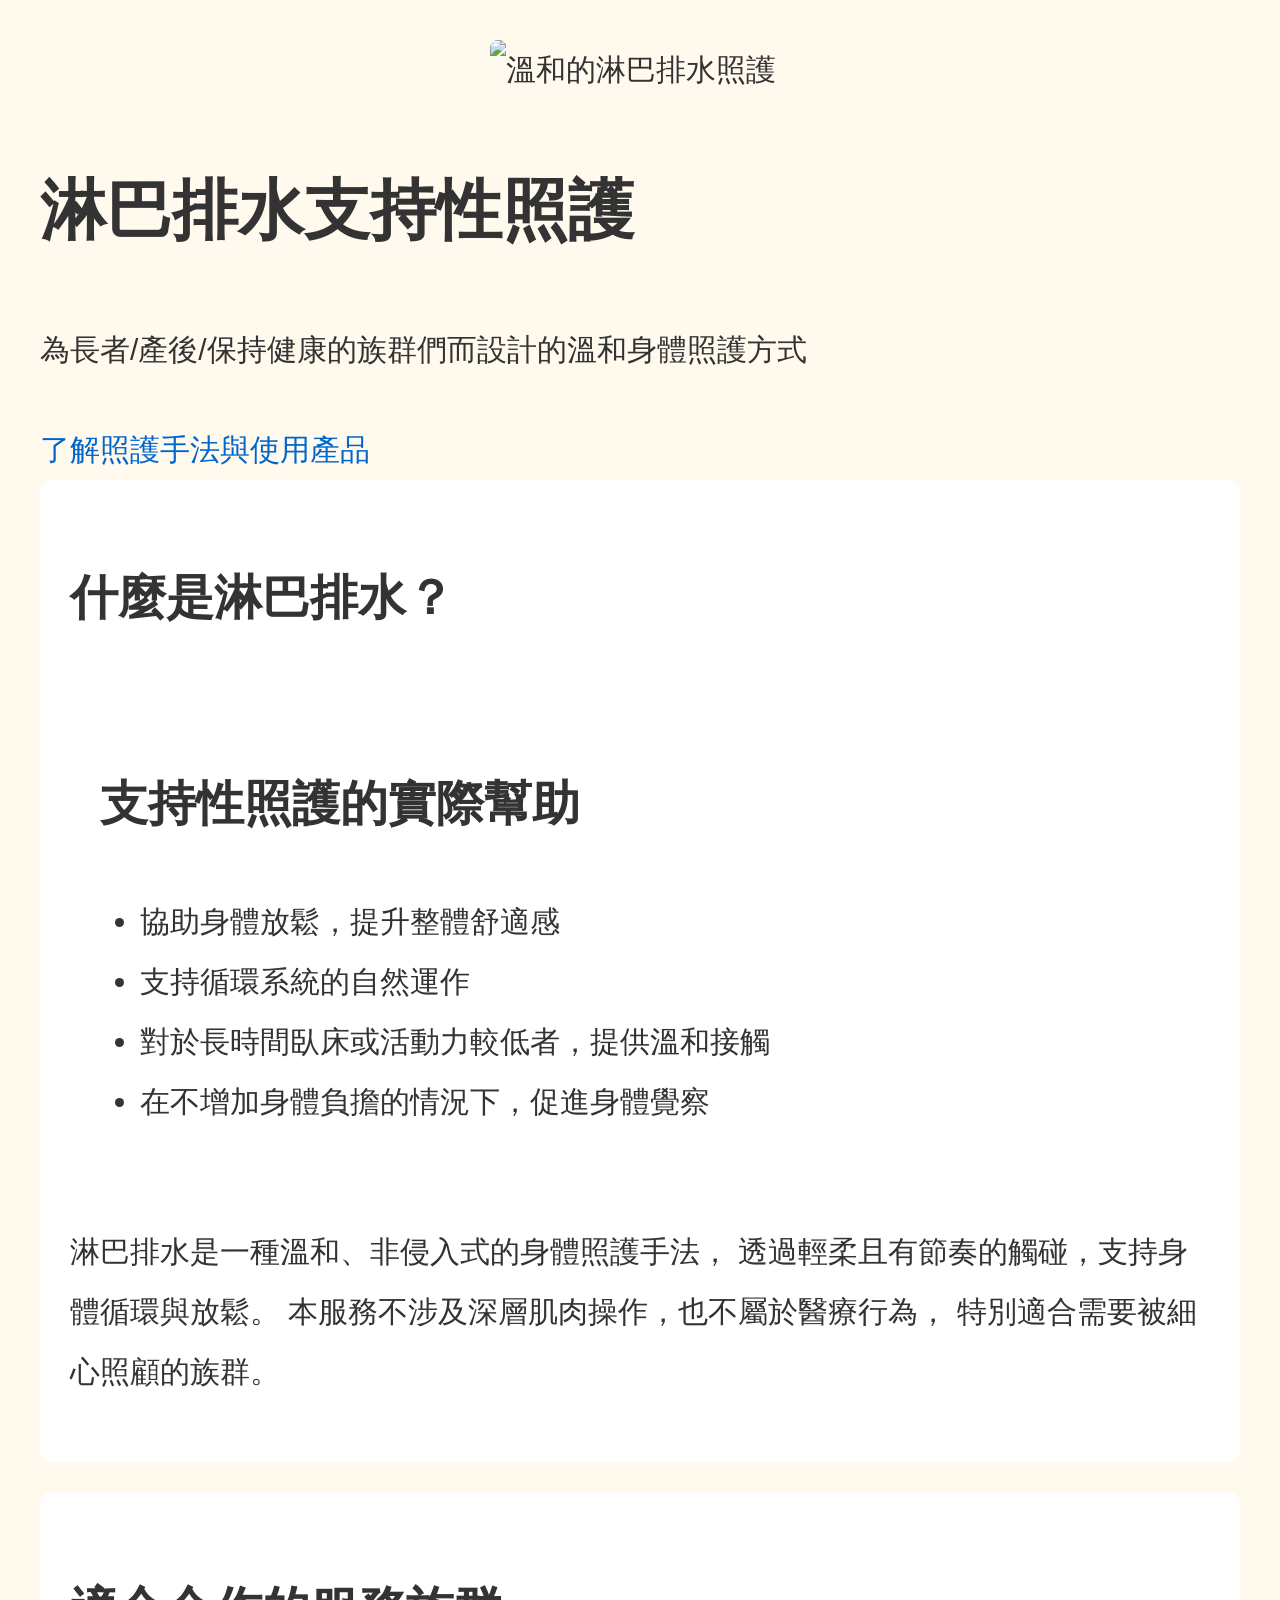
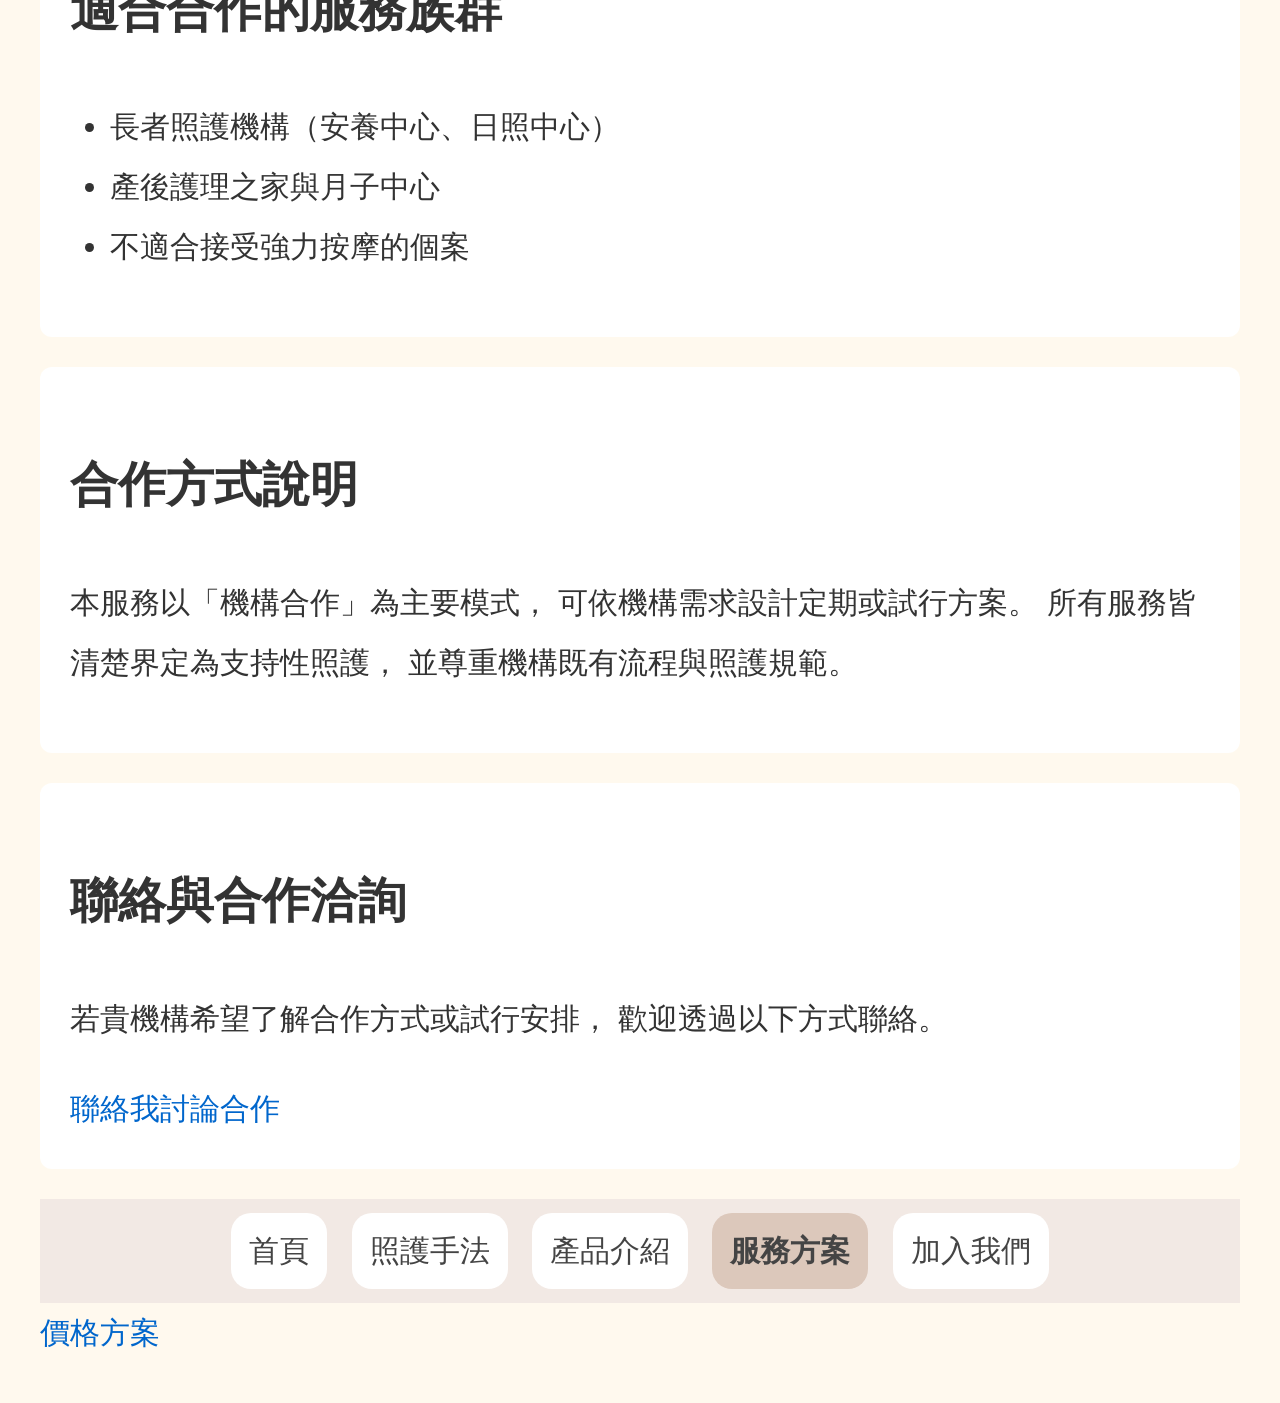
==== index.html @ 071ac125 "Add files via upload" ====
<!DOCTYPE html>
<html lang="zh-Hant">
<head>
  
  <meta charset="UTF-8">
  <title>淋巴排水照護｜機構合作方案</title>
  <link rel="stylesheet" href="style.css".>
  <meta name="viewport" content="width=device-width, initial-scale=1.0">

<head>
<body>

<header>
  <img src="images.jpg" alt="溫和的淋巴排水照護" class="hero">
  <h1>淋巴排水支持性照護</h1>
  <p>為長者/產後/保持健康的族群們而設計的溫和身體照護方式</p>
</header>
<a href="method.html">了解照護手法與使用產品</a>

<section>
  <h2>什麼是淋巴排水？</h2>
<section>
  <h2>支持性照護的實際幫助</h2>
  <ul>
    <li>協助身體放鬆，提升整體舒適感</li>
    <li>支持循環系統的自然運作</li>
    <li>對於長時間臥床或活動力較低者，提供溫和接觸</li>
    <li>在不增加身體負擔的情況下，促進身體覺察</li>
  </ul>
</section>
  <p>
    淋巴排水是一種溫和、非侵入式的身體照護手法，
    透過輕柔且有節奏的觸碰，支持身體循環與放鬆。
    本服務不涉及深層肌肉操作，也不屬於醫療行為，
    特別適合需要被細心照顧的族群。
  </p>
</section>

<section>
  <h2>適合合作的服務族群</h2>
  <ul>
    <li>長者照護機構（安養中心、日照中心）</li>
    <li>產後護理之家與月子中心</li>
    <li>不適合接受強力按摩的個案</li>
  </ul>
</section>

<section>
  <h2>合作方式說明</h2>
  <p>
    本服務以「機構合作」為主要模式，
    可依機構需求設計定期或試行方案。
    所有服務皆清楚界定為支持性照護，
    並尊重機構既有流程與照護規範。
  </p>
</section>

<section>
  <h2>聯絡與合作洽詢</h2>
  <p>
    若貴機構希望了解合作方式或試行安排，
    歡迎透過以下方式聯絡。
  </p>
  <a href="mailto:ambition705@gmail.com">聯絡我討論合作</a>
</section>

<nav class="nav">
  <a href="index.html">首頁</a>
  <a href="method.html">照護手法</a>
  <a href="products.html">產品介紹</a>
  <a href="price.html" class="active">服務方案</a>
  <a href="career.html">加入我們</a>
</nav>
<a href="price.html" class="active">價格方案</a>
</body>

</html>
---- style.css ----
body {
  font-family: -apple-system, BlinkMacSystemFont, sans-serif;
  font-size: 30px;        /* 🔴 關鍵：整體字體放大 */
  line-height: 2.0;       /* 行距變好讀 */
  margin: 40px;
  color: #333;
}
body {
  background-color: #fff9ee;  /* light green */
}
section {
  background-color: #FFFFFF;
  padding: 30px;
  border-radius: 12px;
}

header {
  margin-bottom: 40px;
}

h1 {
  font-size: 2.2em;
}
h2{
  font-size:1.6em;
}

section {
  margin-bottom: 30px;
}

a {
  color: #0066cc;
  text-decoration: none;
}
.hero {
  width: 100%;
  max-width: 300px;
  height: auto;
  display: block;
  margin: 0 auto 20px auto;
  border-radius: 8px;
}
@media (max-width: 768px) {
  body {
    margin: 20px;
    font-size: 17px;
  }

  .hero {
    max-width: 100%;
  }
}
.product {
  display: flex;
  gap: 20px;
  margin: 40px 0;
}

.product img {
  width: 160px;
  border-radius: 10px;
}

.product h2 {
  margin-top: 0;
}

.method-page section {
  border-left: 4px solid #E6DED5;
  padding-left: 20px;
}
.comparison {
  display: flex;
  gap: 30px;
  justify-content: center;
  margin-top: 20px;
}

.comparison img {
  width: 260px;
  border-radius: 12px;
}

.note {
  font-size: 0.9em;
  color: #666;
}
.content {
  max-width: 720px;   /* 閱讀最舒服的寬度 */
  margin: 0 auto;     /* 置中 */
  line-height: 1.8;   /* 行距 */
}
.nav {
  text-align: center;
  padding: 20px 0;
}

.nav a {
  margin: 0 15px;
  text-decoration: none;
  color: #444;
  font-weight: 500;
}

.nav a:hover {
  text-decoration: underline;
}
.nav {
  background-color: #f2e9e4;   /* 溫暖米杏色 */
  padding: 14px 0;
  text-align: center;
}

.nav a {
  display: inline-block;
  padding: 8px 18px;
  margin: 0 8px;
  background-color: #ffffff;
  border-radius: 20px;
  text-decoration: none;
  color: #444;
  font-weight: 500;
}

.nav a:hover {
  background-color: #e7dcd4;
}

.nav a.active {
  background-color: #dcc8bb;
  font-weight: 600;
}

.price-box {
  border: 1px solid #e0d6cf;
  border-radius: 12px;
  padding: 20px;
  margin: 20px 0;
  text-align: center;
}

.price {
  font-size: 1.6em;
  font-weight: 600;
  color: #6b4f4f;
}

.note {
  margin-top: 40px;
  font-size: 0.95em;
  color: #555;
}
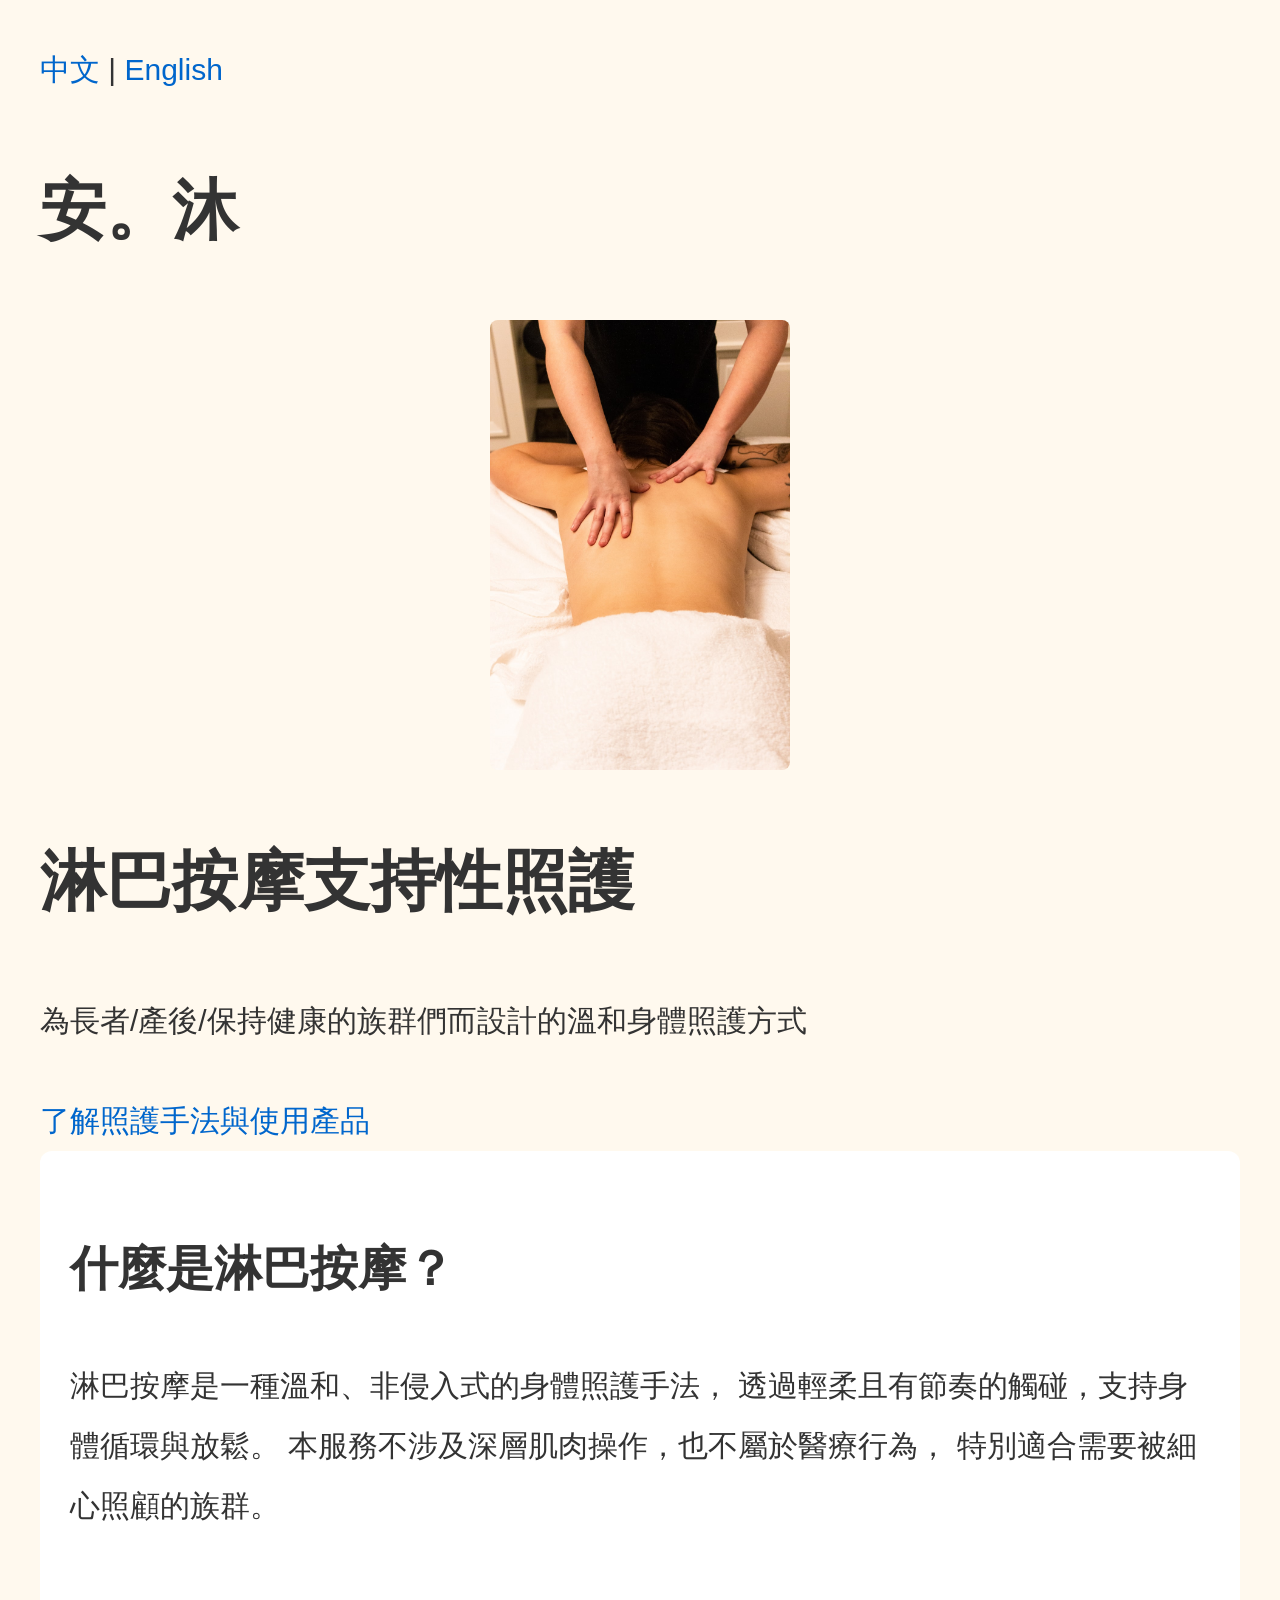
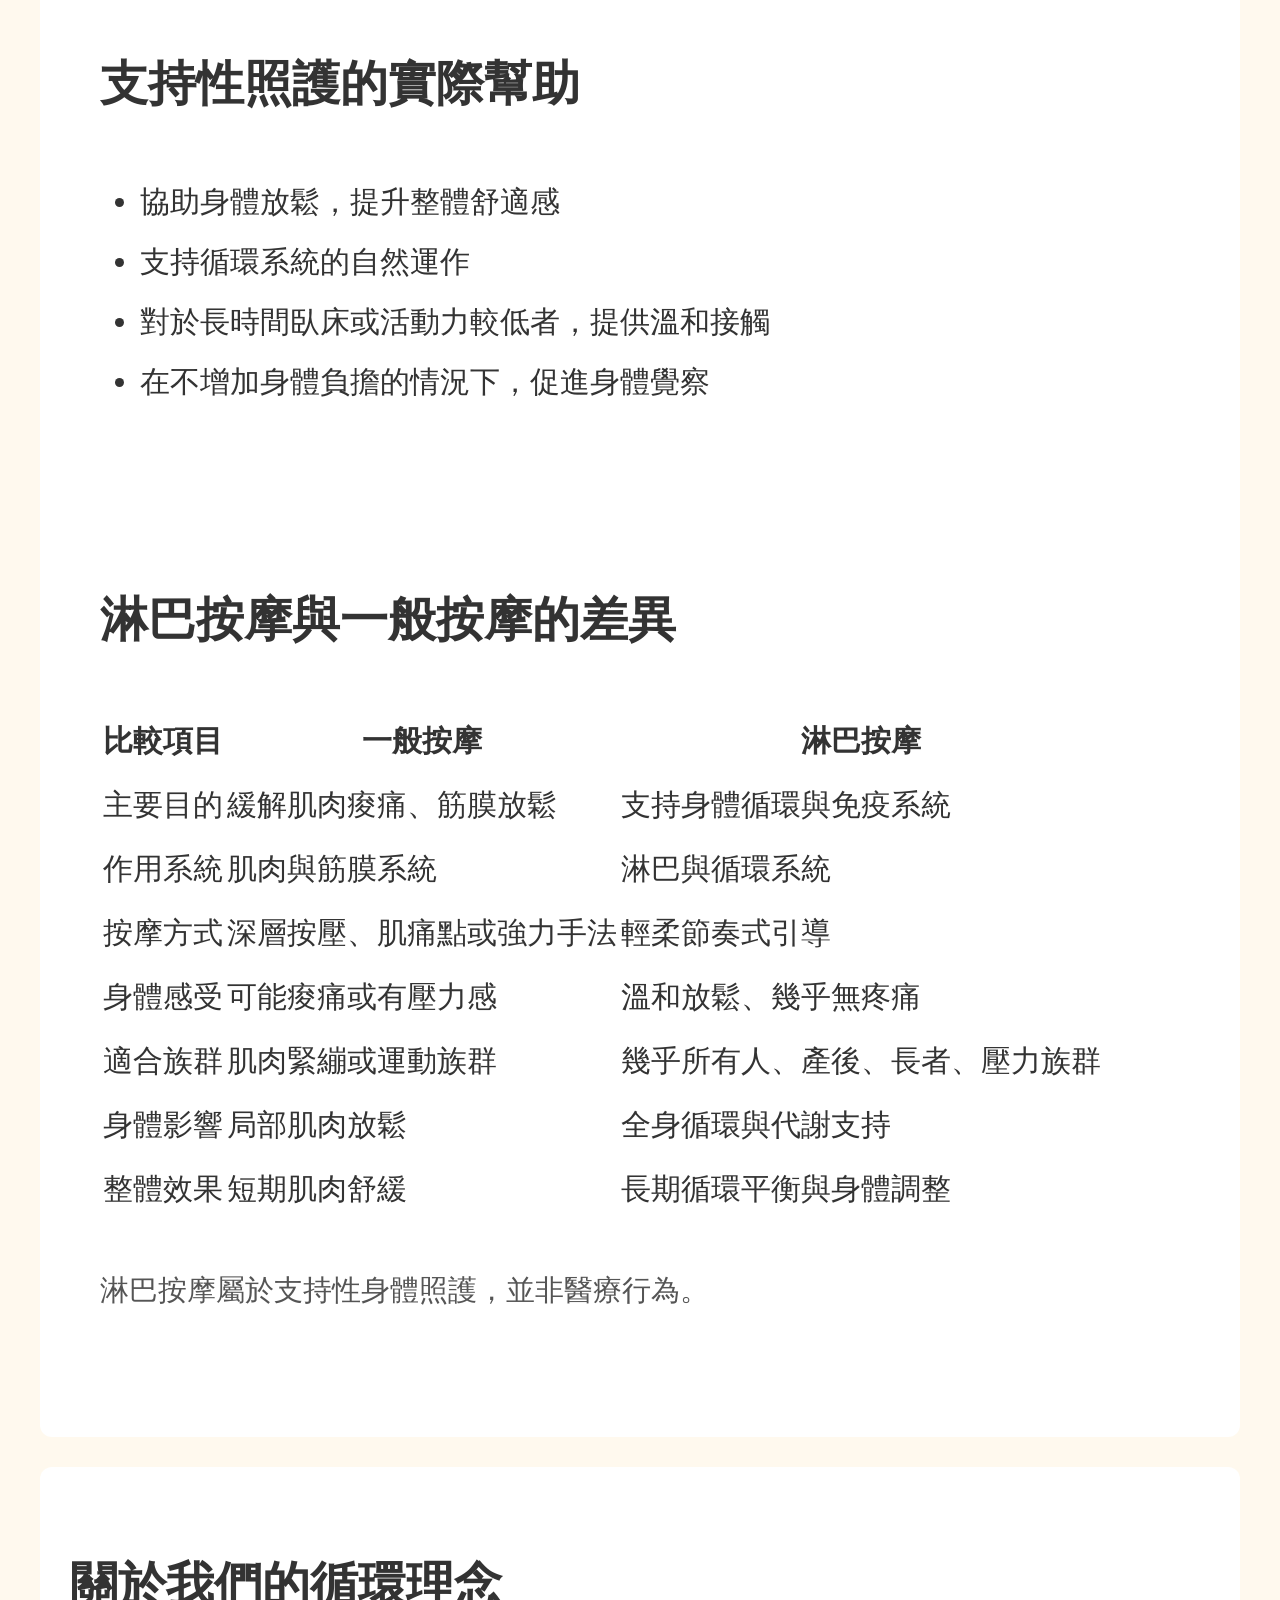
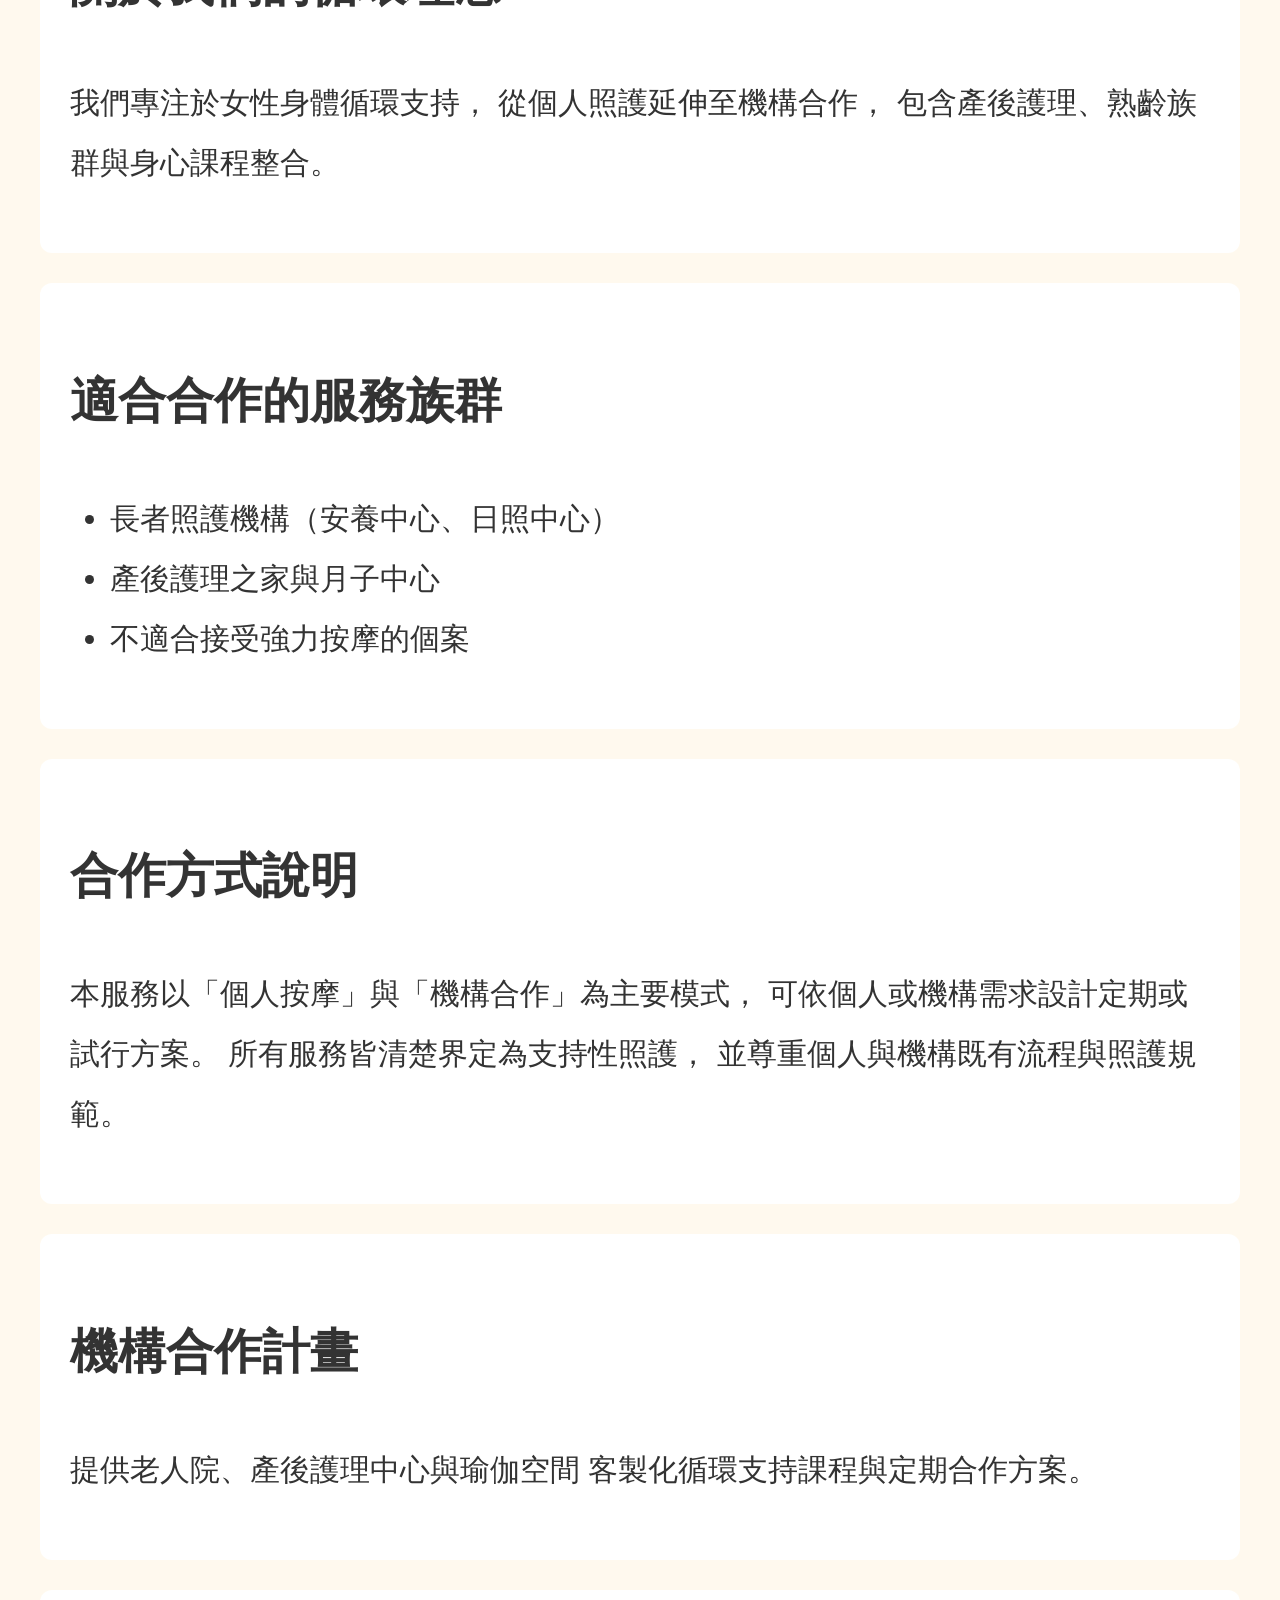
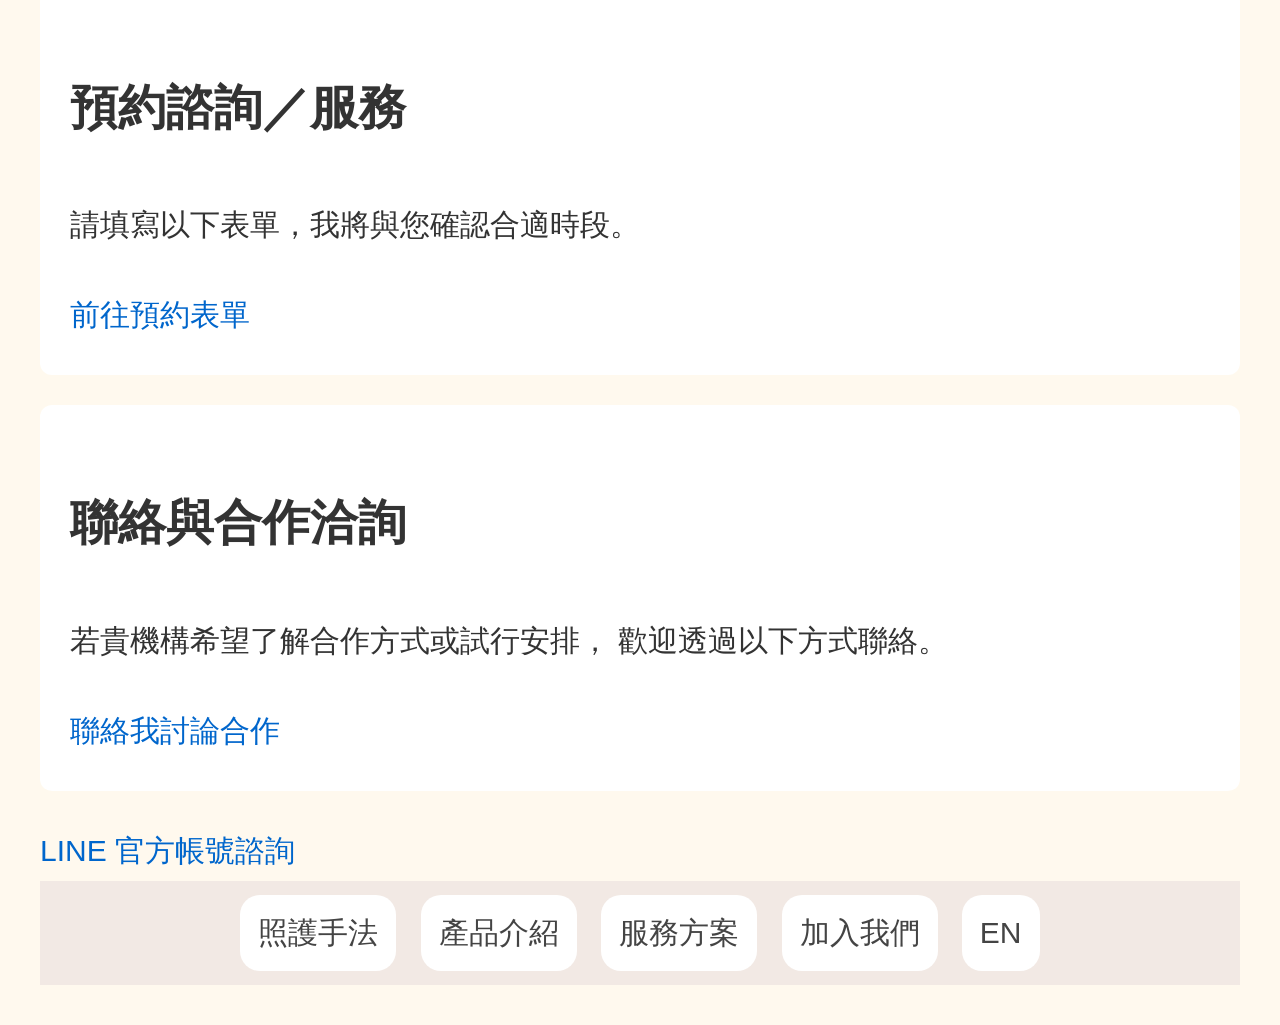
==== commit 43d1ca1a: "Add files via upload" ====
--- a/index.html
+++ b/index.html
@@ -1,24 +1,46 @@
 <!DOCTYPE html>
 <html lang="zh-Hant">
 <head>
+
+<nav>
+  <a href="index.html">中文</a> | 
+  <a href="index-en.html">English</a>
+</nav>
   
+
+
+
+
   <meta charset="UTF-8">
-  <title>淋巴排水照護｜機構合作方案</title>
+  <title>淋巴按摩照護｜機構合作方案</title>
   <link rel="stylesheet" href="style.css".>
   <meta name="viewport" content="width=device-width, initial-scale=1.0">
 
 <head>
+
+
+
 <body>
 
 <header>
+  <h1>安。沐</h1>
+
   <img src="images.jpg" alt="溫和的淋巴排水照護" class="hero">
-  <h1>淋巴排水支持性照護</h1>
+  <h1>淋巴按摩支持性照護</h1>
   <p>為長者/產後/保持健康的族群們而設計的溫和身體照護方式</p>
 </header>
+
 <a href="method.html">了解照護手法與使用產品</a>
 
 <section>
-  <h2>什麼是淋巴排水？</h2>
+  <h2>什麼是淋巴按摩？</h2>
+  <p>
+    淋巴按摩是一種溫和、非侵入式的身體照護手法，
+    透過輕柔且有節奏的觸碰，支持身體循環與放鬆。
+    本服務不涉及深層肌肉操作，也不屬於醫療行為，
+    特別適合需要被細心照顧的族群。
+  </p>
+
 <section>
   <h2>支持性照護的實際幫助</h2>
   <ul>
@@ -28,11 +50,77 @@
     <li>在不增加身體負擔的情況下，促進身體覺察</li>
   </ul>
 </section>
+
+<section class="comparison-section">
+
+<h2>淋巴按摩與一般按摩的差異</h2>
+
+<table class="comparison-table">
+
+<tr>
+<th>比較項目</th>
+<th>一般按摩</th>
+<th>淋巴按摩</th>
+</tr>
+
+<tr>
+<td>主要目的</td>
+<td>緩解肌肉痠痛、筋膜放鬆</td>
+<td>支持身體循環與免疫系統</td>
+</tr>
+
+<tr>
+<td>作用系統</td>
+<td>肌肉與筋膜系統</td>
+<td>淋巴與循環系統</td>
+</tr>
+
+<tr>
+<td>按摩方式</td>
+<td>深層按壓、肌痛點或強力手法</td>
+<td>輕柔節奏式引導</td>
+</tr>
+
+<tr>
+<td>身體感受</td>
+<td>可能痠痛或有壓力感</td>
+<td>溫和放鬆、幾乎無疼痛</td>
+</tr>
+
+<tr>
+<td>適合族群</td>
+<td>肌肉緊繃或運動族群</td>
+<td>幾乎所有人、產後、長者、壓力族群</td>
+</tr>
+
+<tr>
+<td>身體影響</td>
+<td>局部肌肉放鬆</td>
+<td>全身循環與代謝支持</td>
+</tr>
+
+<tr>
+<td>整體效果</td>
+<td>短期肌肉舒緩</td>
+<td>長期循環平衡與身體調整</td>
+</tr>
+
+</table>
+
+<p class="note">
+淋巴按摩屬於支持性身體照護，並非醫療行為。
+</p>
+
+</section>
+  
+</section>
+
+<section class="brand-section">
+  <h2>關於我們的循環理念</h2>
   <p>
-    淋巴排水是一種溫和、非侵入式的身體照護手法，
-    透過輕柔且有節奏的觸碰，支持身體循環與放鬆。
-    本服務不涉及深層肌肉操作，也不屬於醫療行為，
-    特別適合需要被細心照顧的族群。
+    我們專注於女性身體循環支持，
+    從個人照護延伸至機構合作，
+    包含產後護理、熟齡族群與身心課程整合。
   </p>
 </section>
 
@@ -48,11 +136,27 @@
 <section>
   <h2>合作方式說明</h2>
   <p>
-    本服務以「機構合作」為主要模式，
-    可依機構需求設計定期或試行方案。
+    本服務以「個人按摩」與「機構合作」為主要模式，
+    可依個人或機構需求設計定期或試行方案。
     所有服務皆清楚界定為支持性照護，
-    並尊重機構既有流程與照護規範。
+    並尊重個人與機構既有流程與照護規範。
   </p>
+</section>
+
+<section class="collaboration">
+  <h2>機構合作計畫</h2>
+  <p>
+    提供老人院、產後護理中心與瑜伽空間
+    客製化循環支持課程與定期合作方案。
+  </p>
+</section>
+
+<section>
+  <h2>預約諮詢／服務</h2>
+  <p>請填寫以下表單，我將與您確認合適時段。</p>
+  <a href="你的Google表單連結" target="_blank">
+    前往預約表單
+  </a>
 </section>
 
 <section>
@@ -61,17 +165,24 @@
     若貴機構希望了解合作方式或試行安排，
     歡迎透過以下方式聯絡。
   </p>
-  <a href="mailto:ambition705@gmail.com">聯絡我討論合作</a>
+  <a href="mailto:anmu260720@gmail.com">聯絡我討論合作</a>
+</a>
 </section>
 
+<a href="https://lin.ee/z9TUjd8" target="_blank">
+  LINE 官方帳號諮詢
+</a>
+
 <nav class="nav">
-  <a href="index.html">首頁</a>
+  <a href="index.html" class="active>首頁</a>
   <a href="method.html">照護手法</a>
   <a href="products.html">產品介紹</a>
-  <a href="price.html" class="active">服務方案</a>
+  <a href="price.html" >服務方案</a>
   <a href="career.html">加入我們</a>
+  <a href="#">EN</a>
 </nav>
-<a href="price.html" class="active">價格方案</a>
+
+
 </body>
 
 </html>
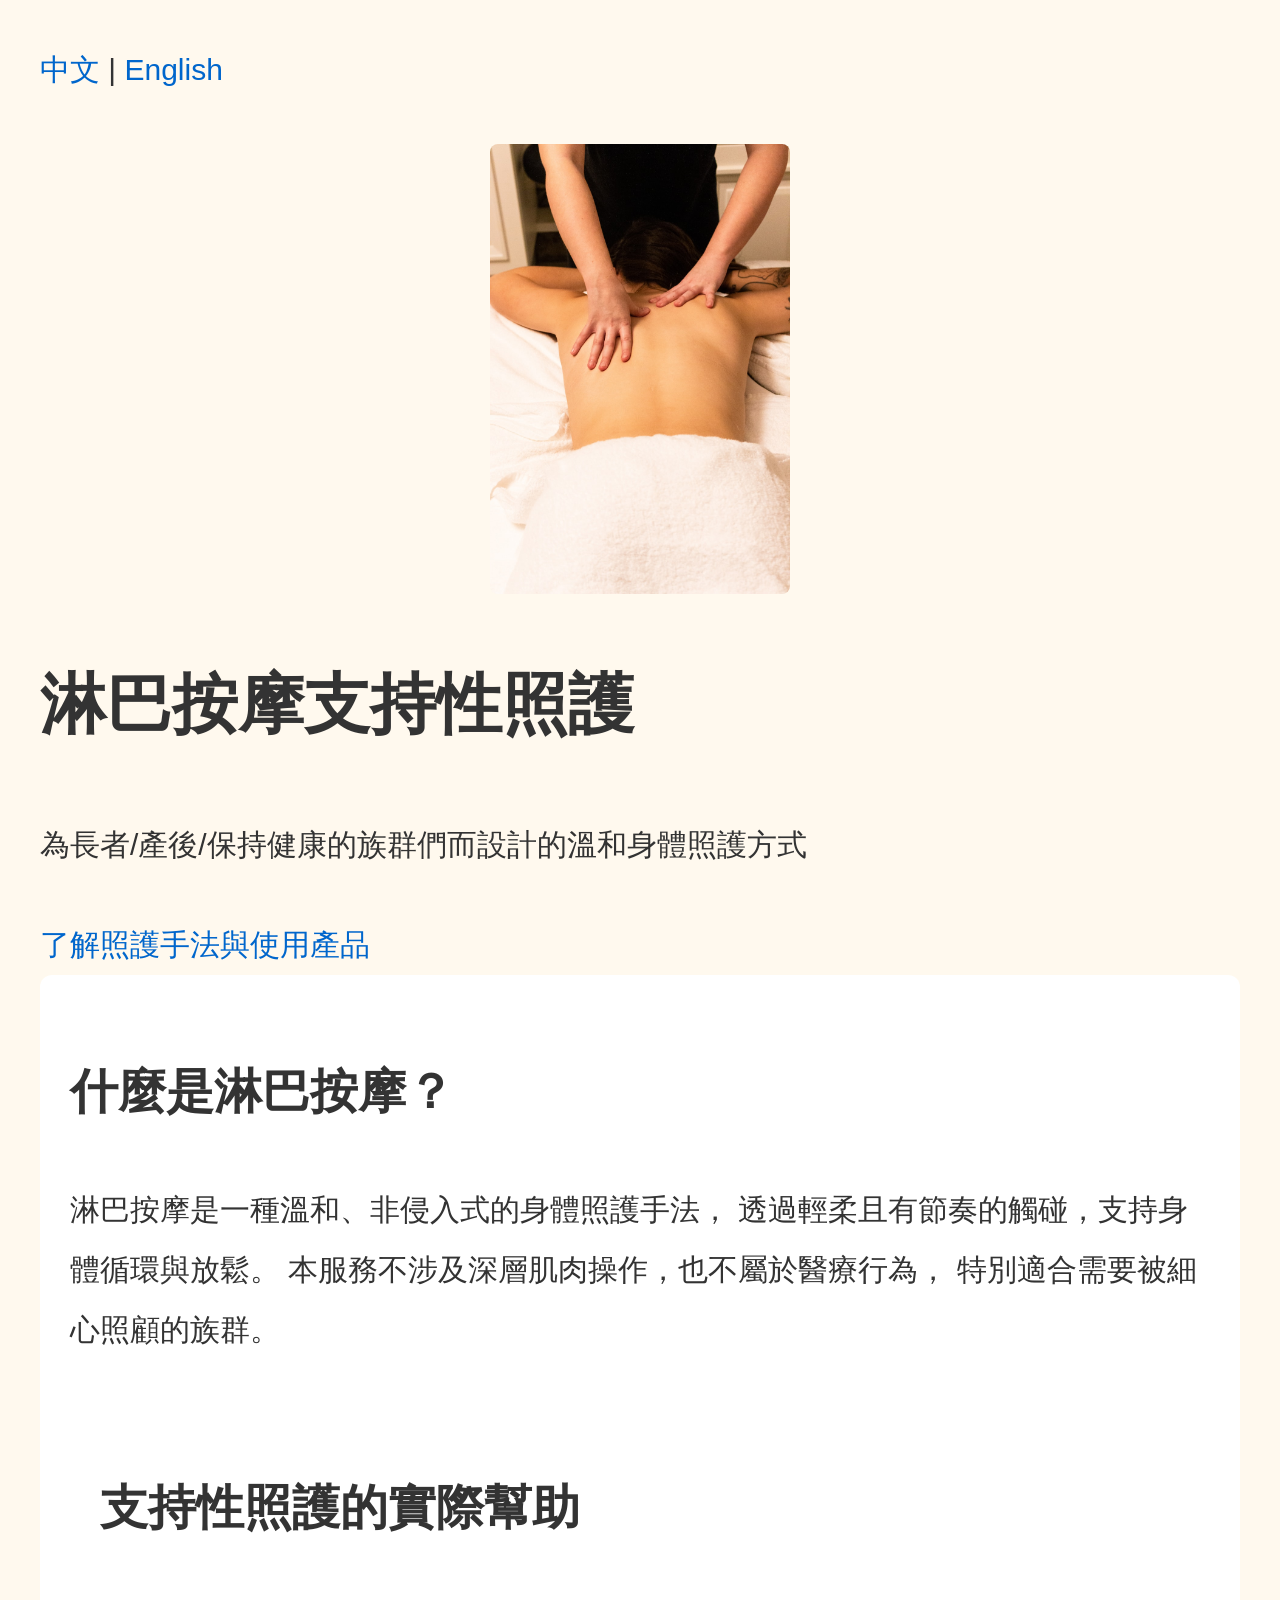
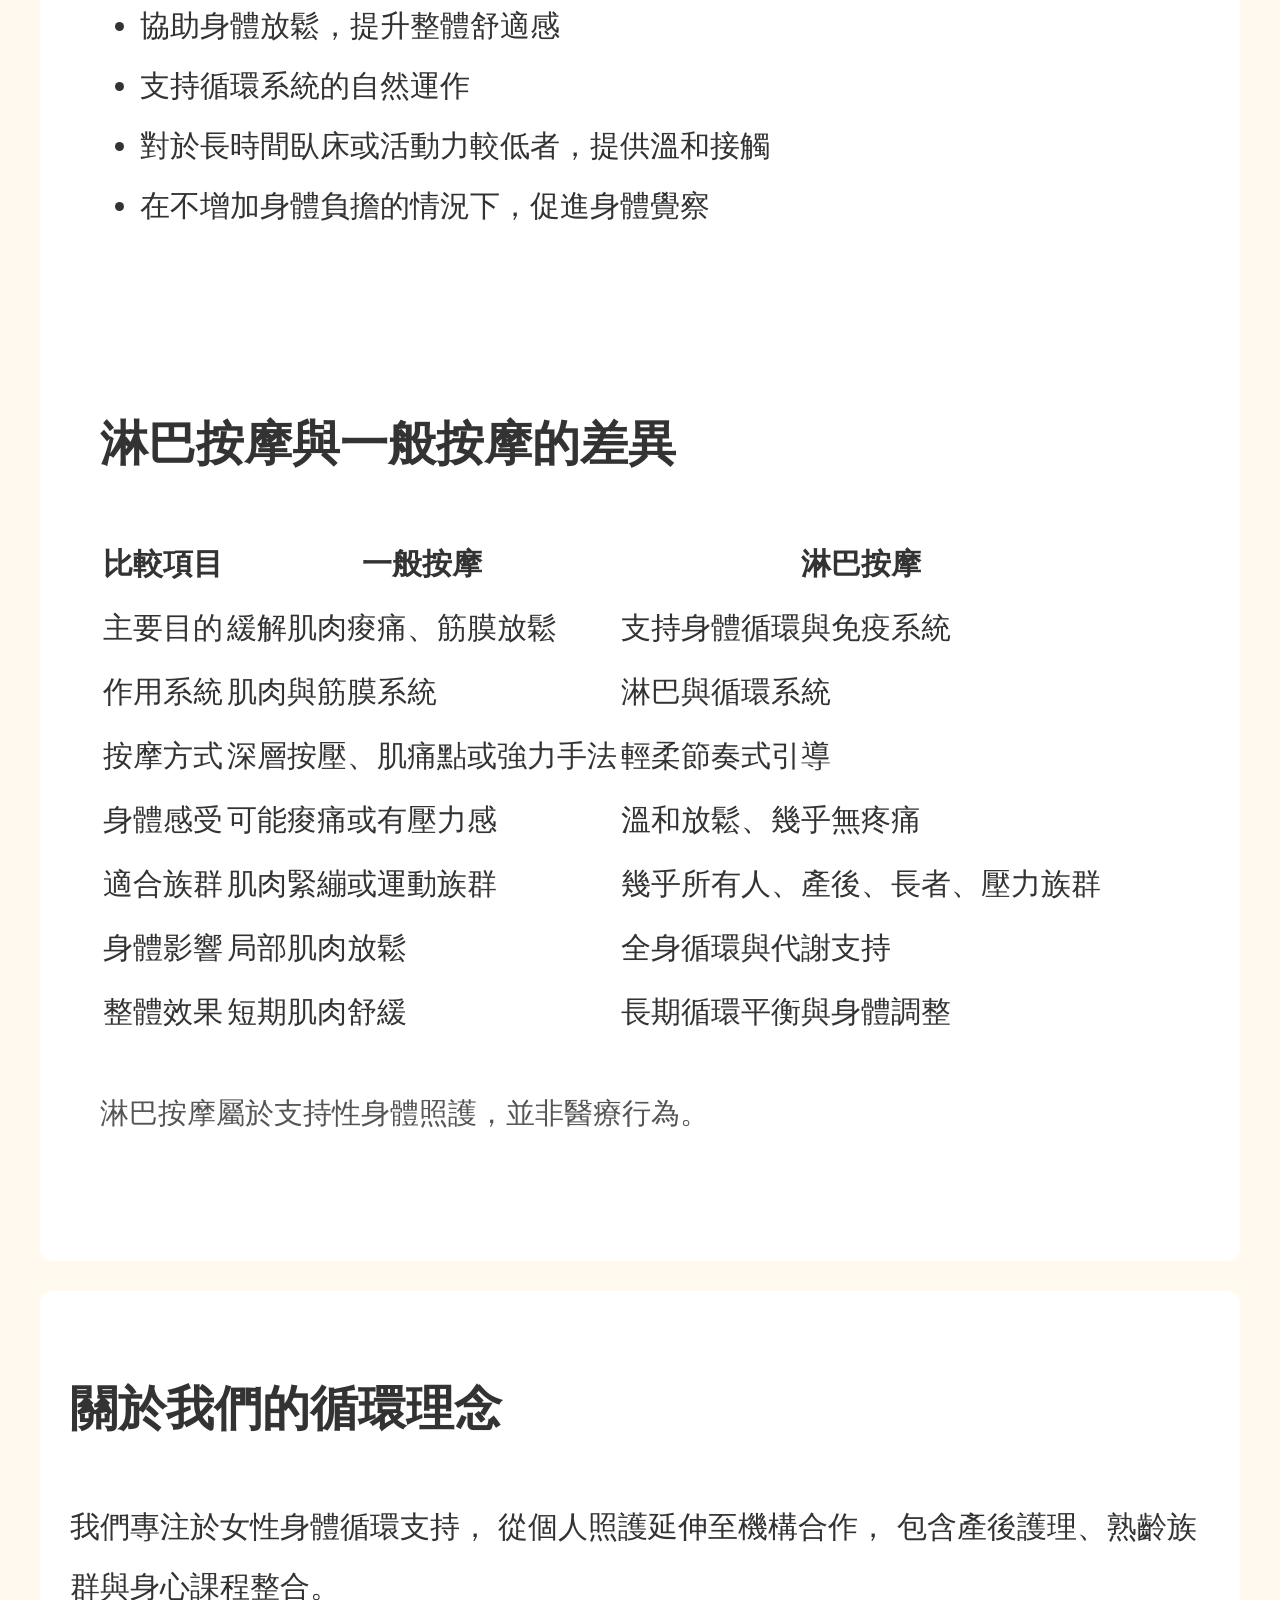
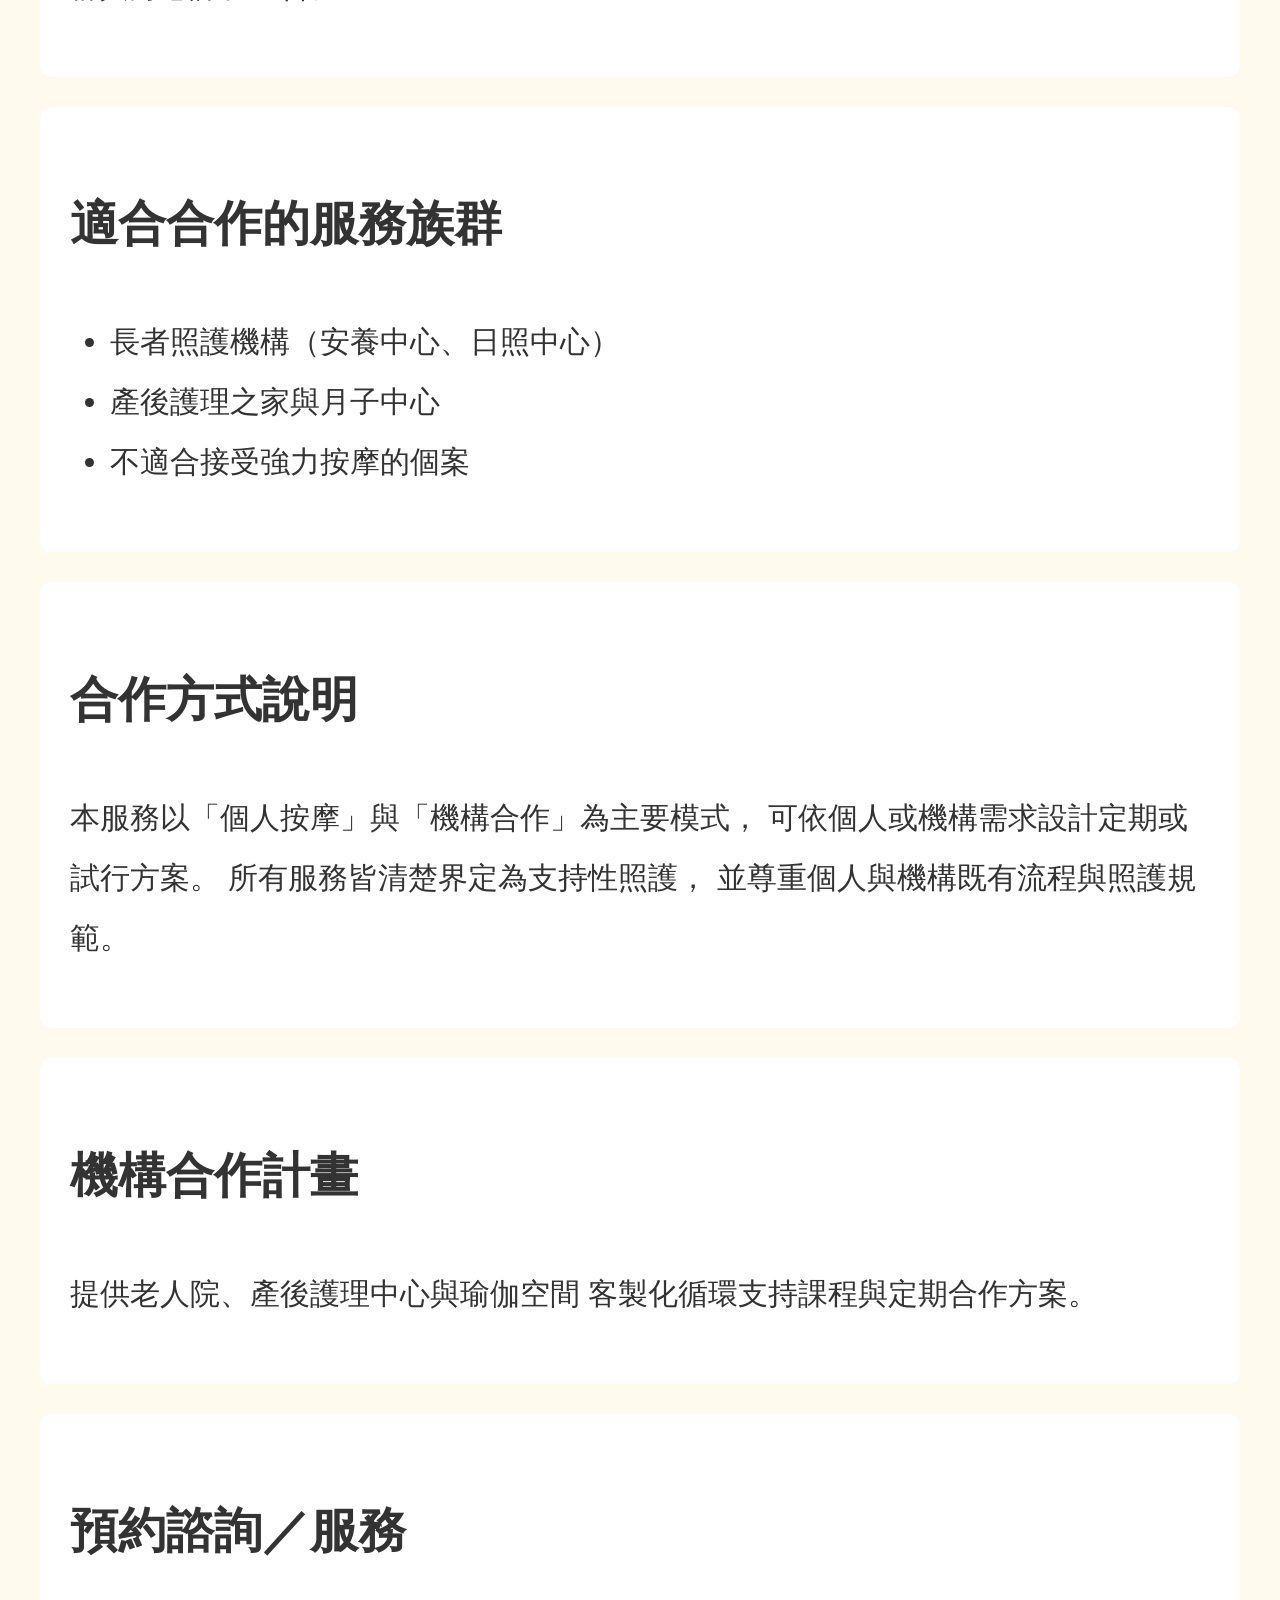
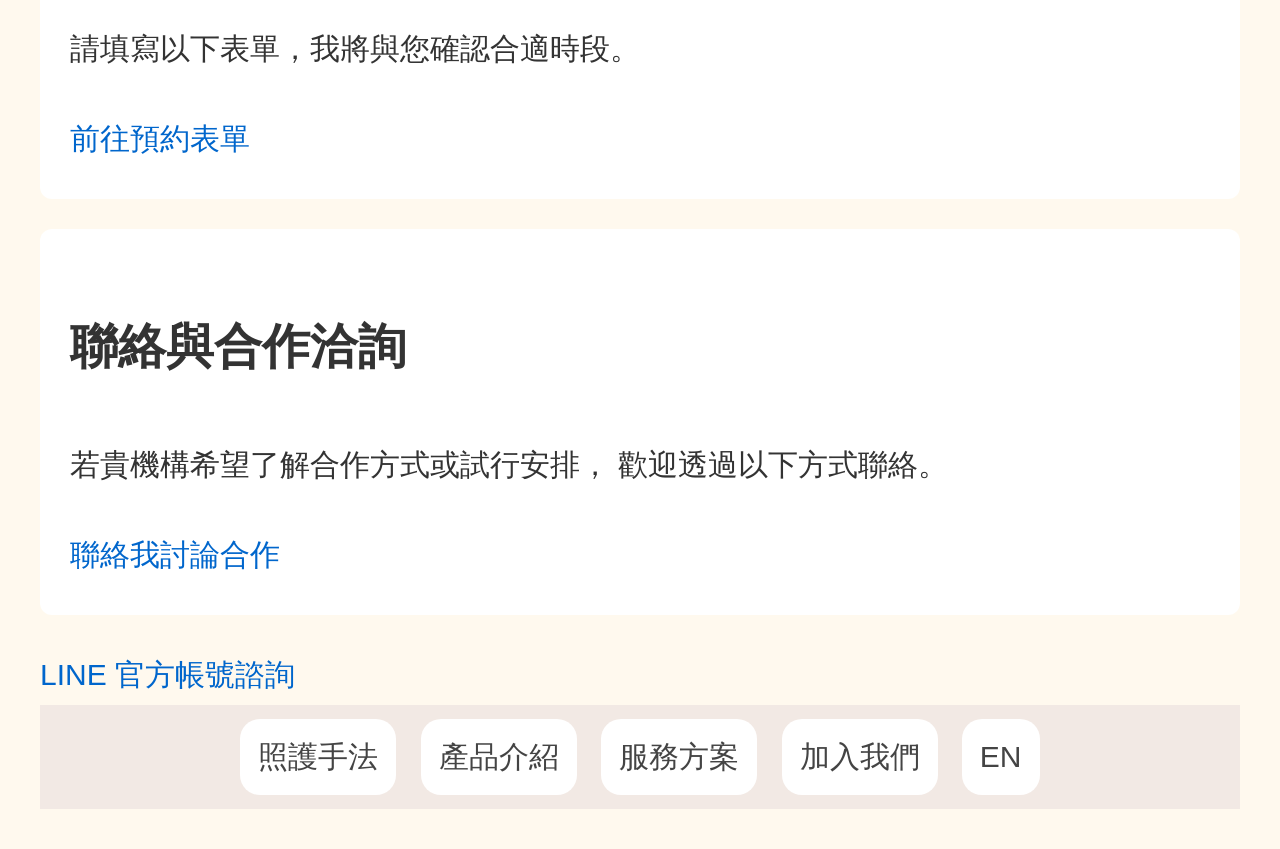
==== commit a8cba7f7: "Add files via upload" ====
--- a/index.html
+++ b/index.html
@@ -23,7 +23,7 @@
 <body>
 
 <header>
-  <h1>安。沐</h1>
+  <h1 class="安。沐"</h1>
 
   <img src="images.jpg" alt="溫和的淋巴排水照護" class="hero">
   <h1>淋巴按摩支持性照護</h1>
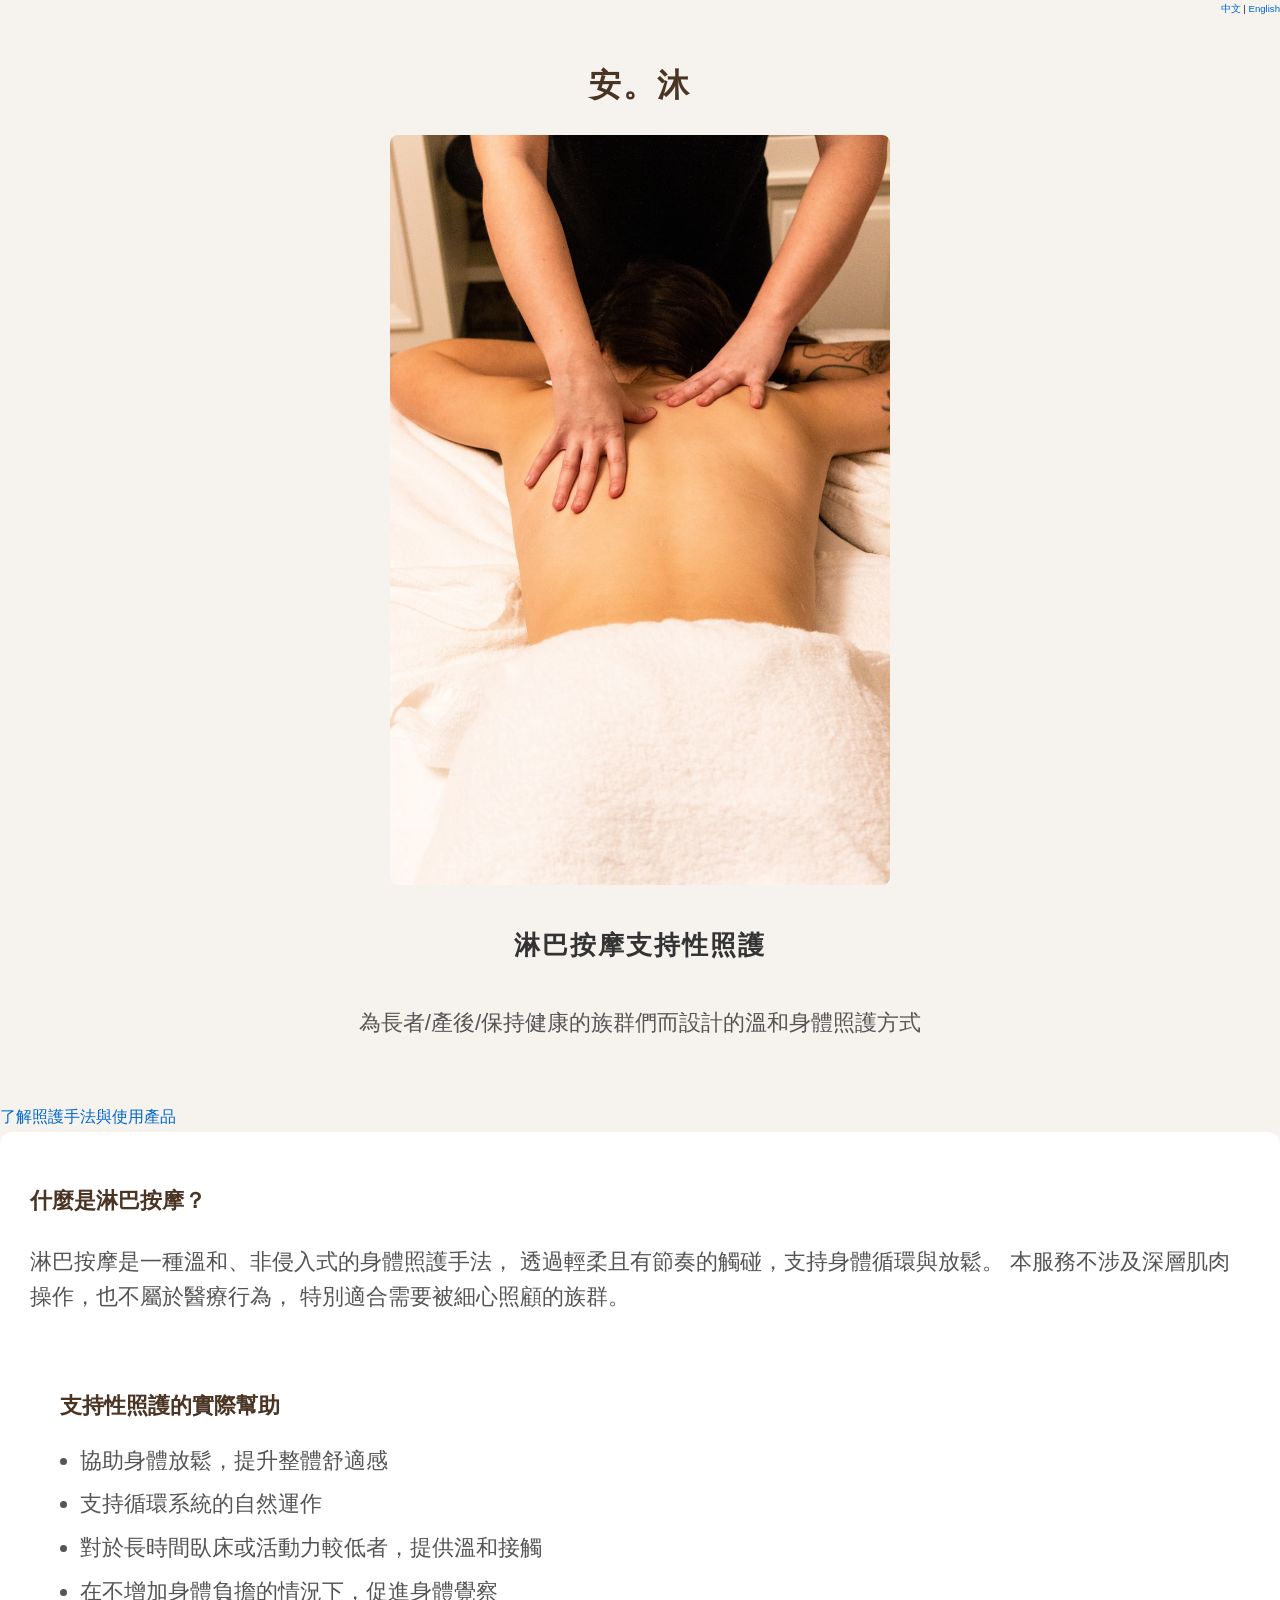
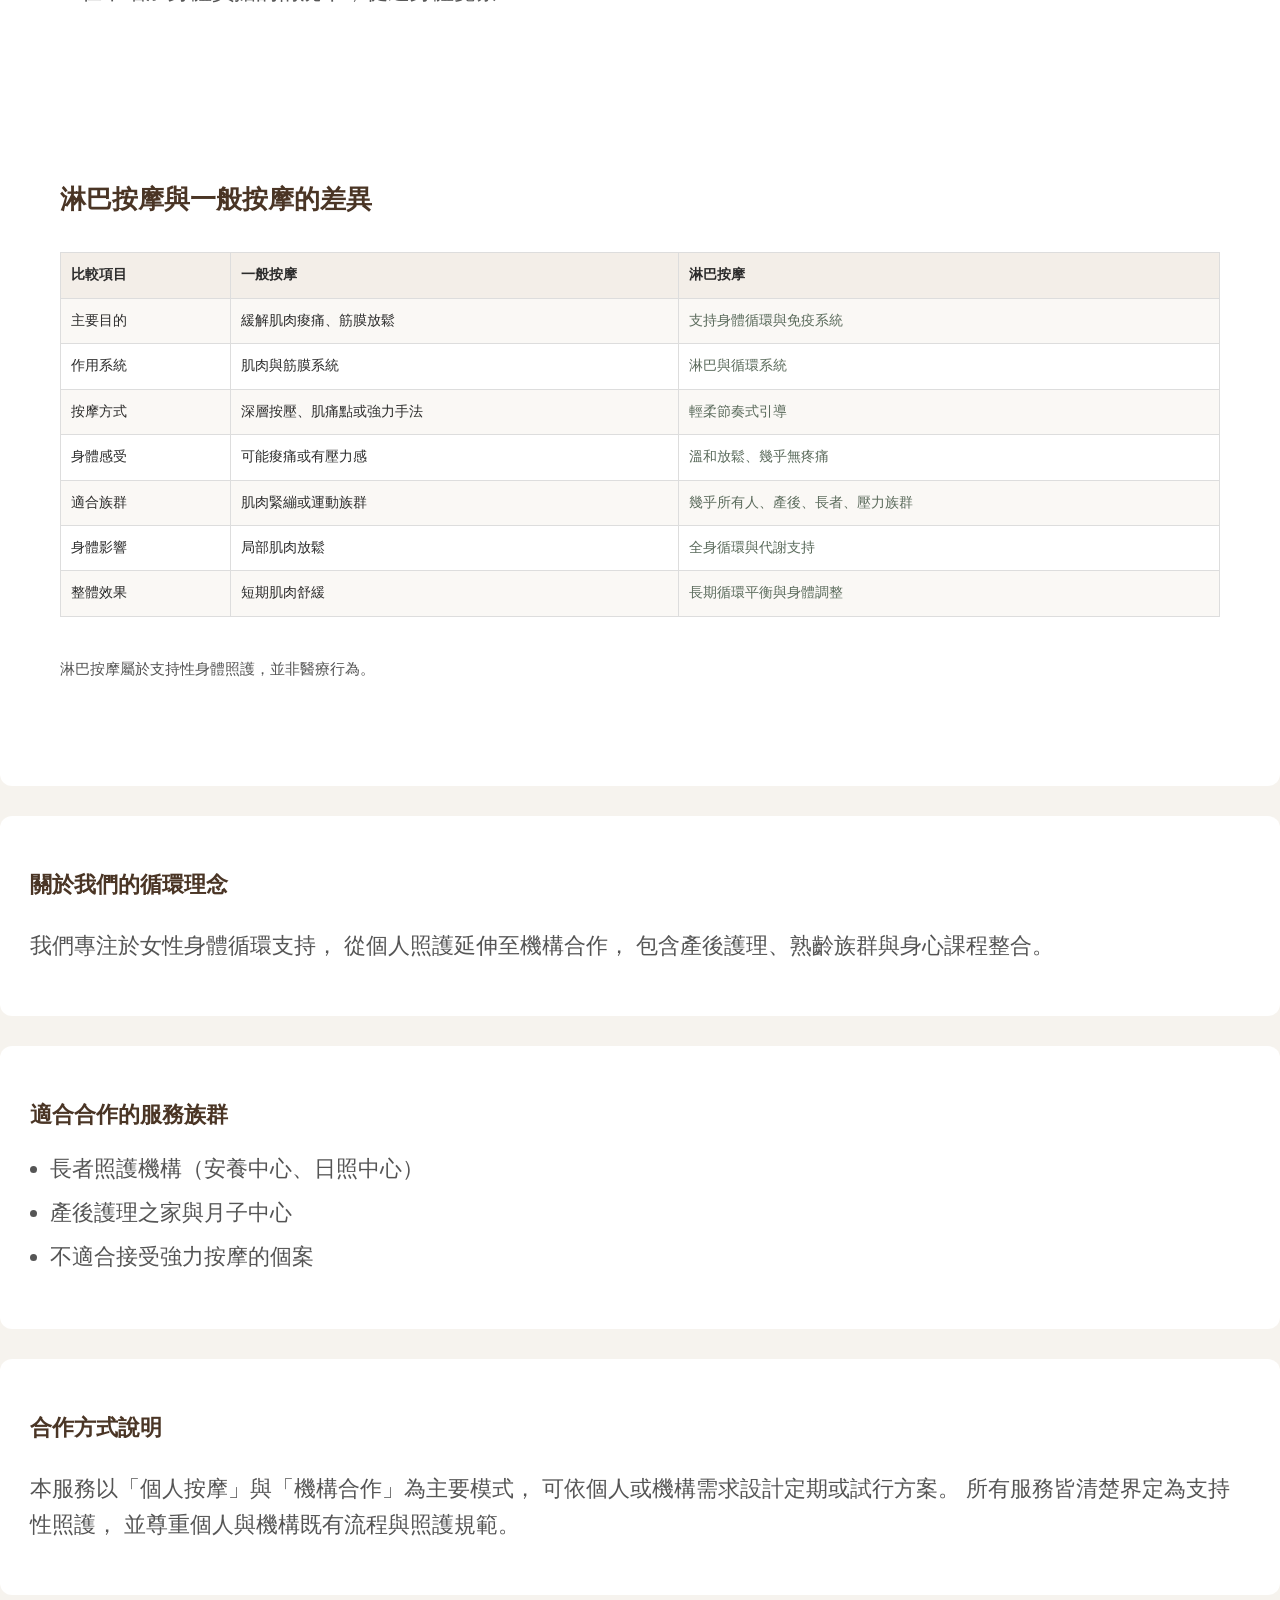
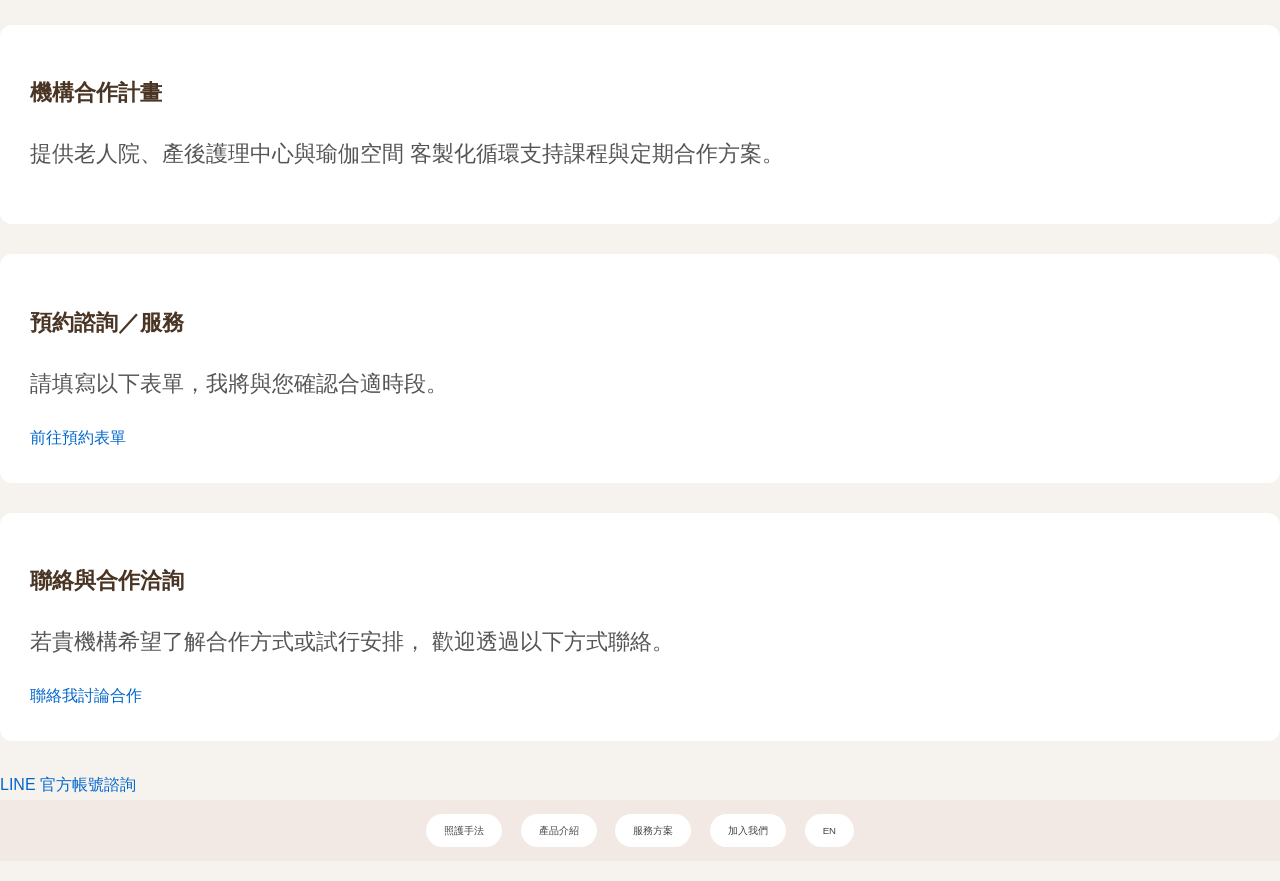
==== commit 77a39591: "Add files via upload" ====
--- a/index.html
+++ b/index.html
@@ -23,7 +23,7 @@
 <body>
 
 <header>
-  <h1 class="安。沐"</h1>
+  <h1 class="main-logo">安。沐</h1>
 
   <img src="images.jpg" alt="溫和的淋巴排水照護" class="hero">
   <h1>淋巴按摩支持性照護</h1>
--- a/style.css
+++ b/style.css
@@ -1,13 +1,19 @@
 body {
-  font-family: -apple-system, BlinkMacSystemFont, sans-serif;
-  font-size: 30px;        /* 🔴 關鍵：整體字體放大 */
-  line-height: 2.0;       /* 行距變好讀 */
-  margin: 40px;
-  color: #333;
-}
-body {
-  background-color: #fff9ee;  /* light green */
-}
+  font-family: -apple-system, BlinkMacSystemFont, "Helvetica Neue", sans-serif;
+  background-color: #f6f3ee;   /* 偏冷米色 */
+  color: #2b2b2b;
+  margin: 0;
+  padding:  0;
+  line-height: 1.8;
+}
+
+.content {
+  max-width: 1100px;   /* 比之前更寬一點 */
+  margin: 0 auto;
+  padding: 80px 40px;  /* 大量留白 */
+}
+
+
 section {
   background-color: #FFFFFF;
   padding: 30px;
@@ -15,15 +21,58 @@
 }
 
 header {
-  margin-bottom: 40px;
-}
-
-h1 {
-  font-size: 2.2em;
-}
-h2{
-  font-size:1.6em;
-}
+  display:flex;
+  flex-direction: column;
+  align-items: center;
+  text-align: center;
+  width:100%;
+  padding: 0;
+  margin: 0 auto 40px auto;
+  box-sizing: border-box;
+}
+.main-logo{
+  font-size: 2.5rem
+  font-weight: bold;
+  color: #4A3525;
+  text-align:center;
+  margin-top: 20px;
+  margin-bottom: 20px;
+  letter-spacing: 2px;
+
+  position:relative;
+  z-index:999;
+}
+
+
+h1:not(.main-logo) {
+  font-size: 1.6rem;
+  color: #333333;
+  text-align: center;
+  margin-bottom: 15px;
+  letter-spacing: 2px;
+}
+
+h2 {
+  font-size: 1.4rem;
+  font-weight: 600;
+  color: #4A3525;
+  margin-bottom: 15px;
+}
+
+p, li {
+  font-size: 1.4rem;
+  front-weight: 600;
+  color: #555555;
+  line-height: 1.6;
+}
+ul{
+   padding-left:20px;
+   margin-bottom:25px;
+}
+li{
+   margin-bottom: 8px;
+}
+
 
 section {
   margin-bottom: 30px;
@@ -35,10 +84,9 @@
 }
 .hero {
   width: 100%;
-  max-width: 300px;
+  max-width: 500px;
   height: auto;
-  display: block;
-  margin: 0 auto 20px auto;
+  margin-bottom: 20px;
   border-radius: 8px;
 }
 @media (max-width: 768px) {
@@ -51,21 +99,34 @@
     max-width: 100%;
   }
 }
-.product {
-  display: flex;
-  gap: 20px;
-  margin: 40px 0;
-}
-
-.product img {
-  width: 160px;
-  border-radius: 10px;
-}
-
-.product h2 {
-  margin-top: 0;
-}
-
+
+.product-grid {
+  display: grid;
+  grid-template-columns: repeat(3, 1fr);
+  gap: 60px;
+  margin-top: 60px;
+}
+
+.product-card img {
+  width: 100%;
+  height: auto;
+}
+
+.product-card h2 {
+  margin-top: 20px;
+}
+
+.product-card p {
+  font-size: 0.95rem;
+  color: #666;
+}
+
+@media (max-width: 768px) {
+  .product-grid {
+    grid-template-columns: 1fr;
+    gap: 40px;
+  }
+}
 .method-page section {
   border-left: 4px solid #E6DED5;
   padding-left: 20px;
@@ -97,7 +158,7 @@
 }
 
 .nav a {
-  margin: 0 15px;
+  margin: 0 10px;
   text-decoration: none;
   color: #444;
   font-weight: 500;
@@ -132,22 +193,97 @@
   font-weight: 600;
 }
 
-.price-box {
-  border: 1px solid #e0d6cf;
-  border-radius: 12px;
-  padding: 20px;
-  margin: 20px 0;
-  text-align: center;
-}
-
-.price {
-  font-size: 1.6em;
-  font-weight: 600;
-  color: #6b4f4f;
+nav {
+  text-align: right;
+  margin-bottom: 20px;
+  font-size: 0.6em;
+}
+
+.pricing-grid {
+  flex: 0 1 250px;
+  border:1px solid #d8d2c8
+  padding: 40px 15px;
+  text-align: center;
+  background-color: #ffffff;
+  box-sizing: border-box;
+}
+
+.price-card {
+  border: 1px solid #d8d2c8;
+  padding: 40px 20px;
+  text-align: center;
+  background-color: #ffffff;
+  box-sizing: border-box;
+}
+
+.duration-label {
+  font-size: 1.5rem;
+  letter-spacing: 0.5px;
+  color: #6F4E37;
+  margin-bottom: 7px;
+}
+
+.price-amount {
+  font-size: 1.5rem;
+  font-weight: 500;
+  margin-bottom: 15px;
+}
+
+.price-card p {
+  font-size: 0.99rem;
+  color: #666;
+}
+
+@media (max-width: 768px) {
+  .pricing-grid {
+    grid-template-columns: 1fr;
+  }
 }
 
 .note {
   margin-top: 40px;
   font-size: 0.95em;
   color: #555;
+}
+
+/* comparison table */
+
+.comparison-section {
+margin-top:60px;
+}
+
+.comparison-section h2{
+   font-size: 1.6rem;
+   font-weight: bold;
+   color: #4A3525;
+   margin-bottom: 20px;
+}
+
+
+.comparison-table{
+width:100%;
+border-collapse:collapse;
+margin-top:30px;
+font-size:0.85em;
+}
+
+.comparison-table th,
+.comparison-table td{
+border: 1px solid #ddd;
+padding:10px;
+text-align:left;
+}
+
+.comparison-table th{
+background-color:#f3eee8;
+font-weight:600;
+}
+
+.comparison-table tr:nth-child(even){
+background-color:#faf8f5;
+}
+
+.comparison-table td:nth-child(3){
+font-weight:500;
+color:#5b6b5c;
 }
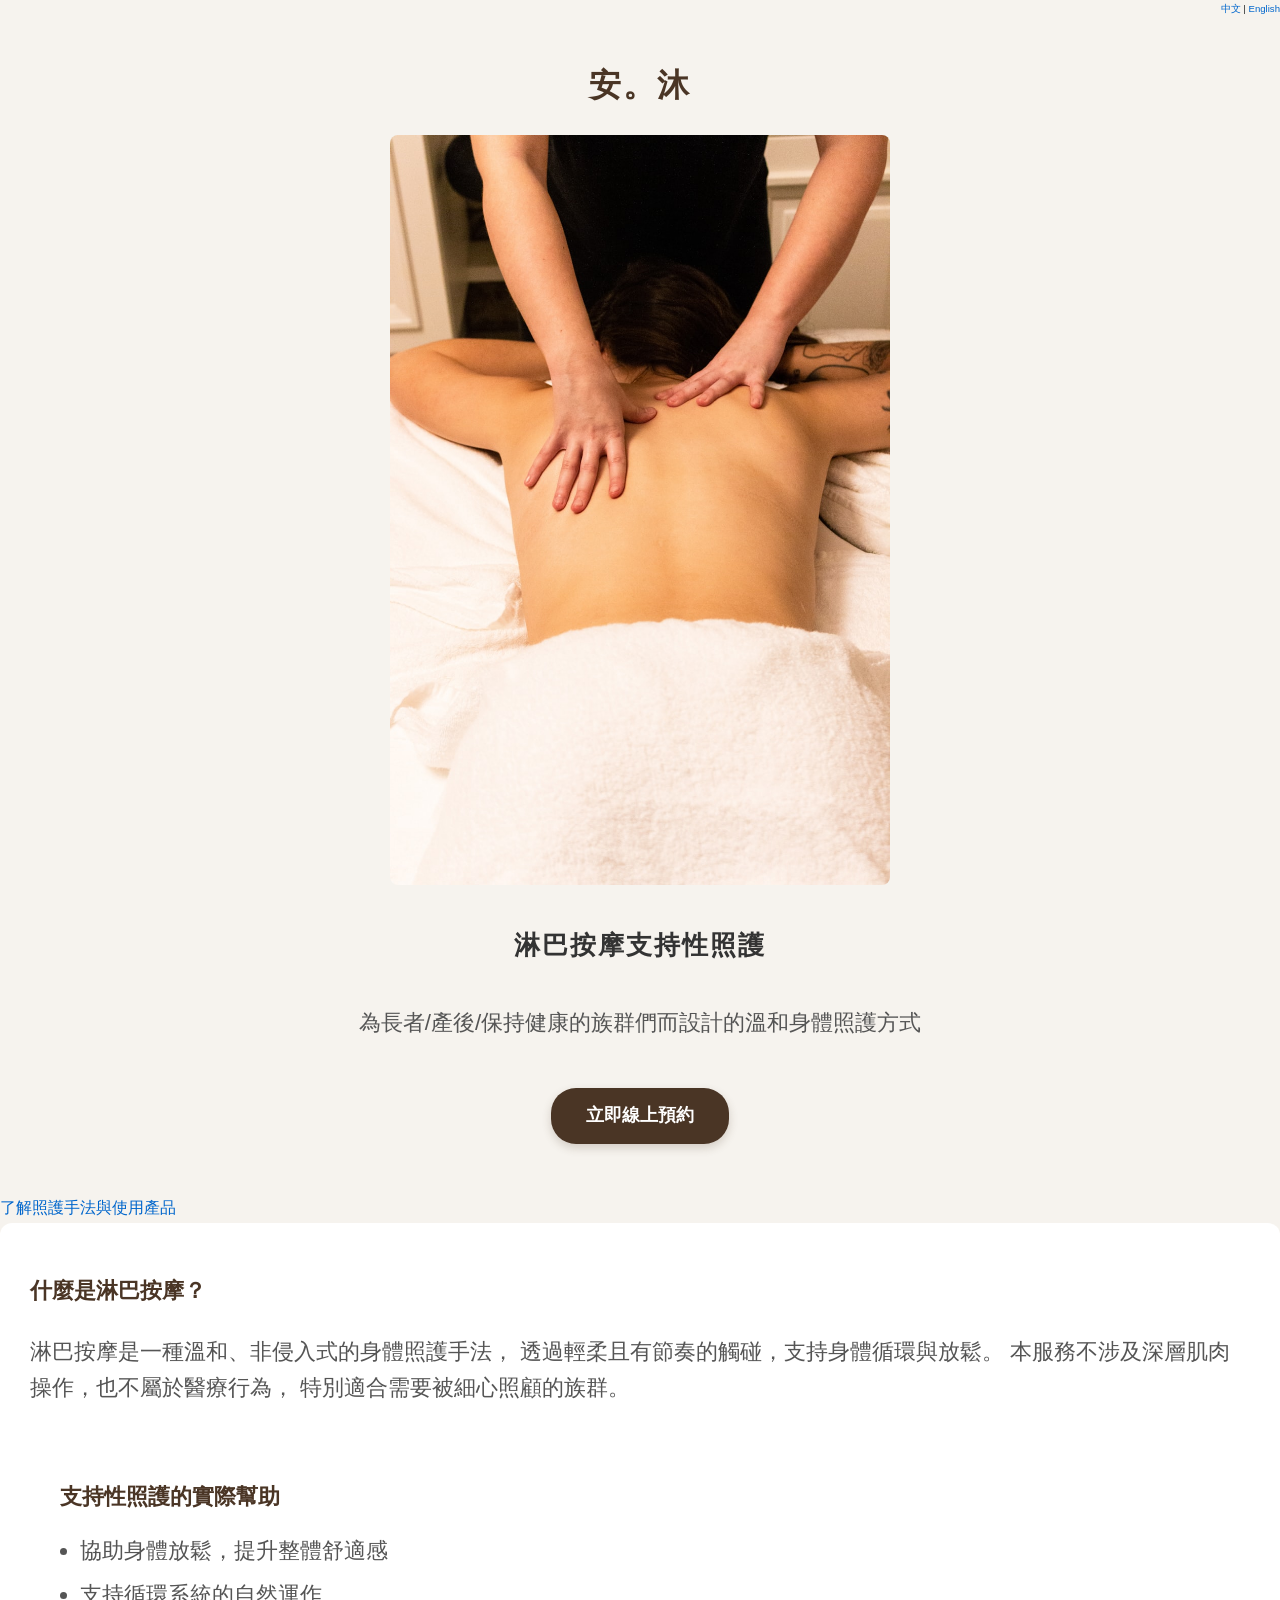
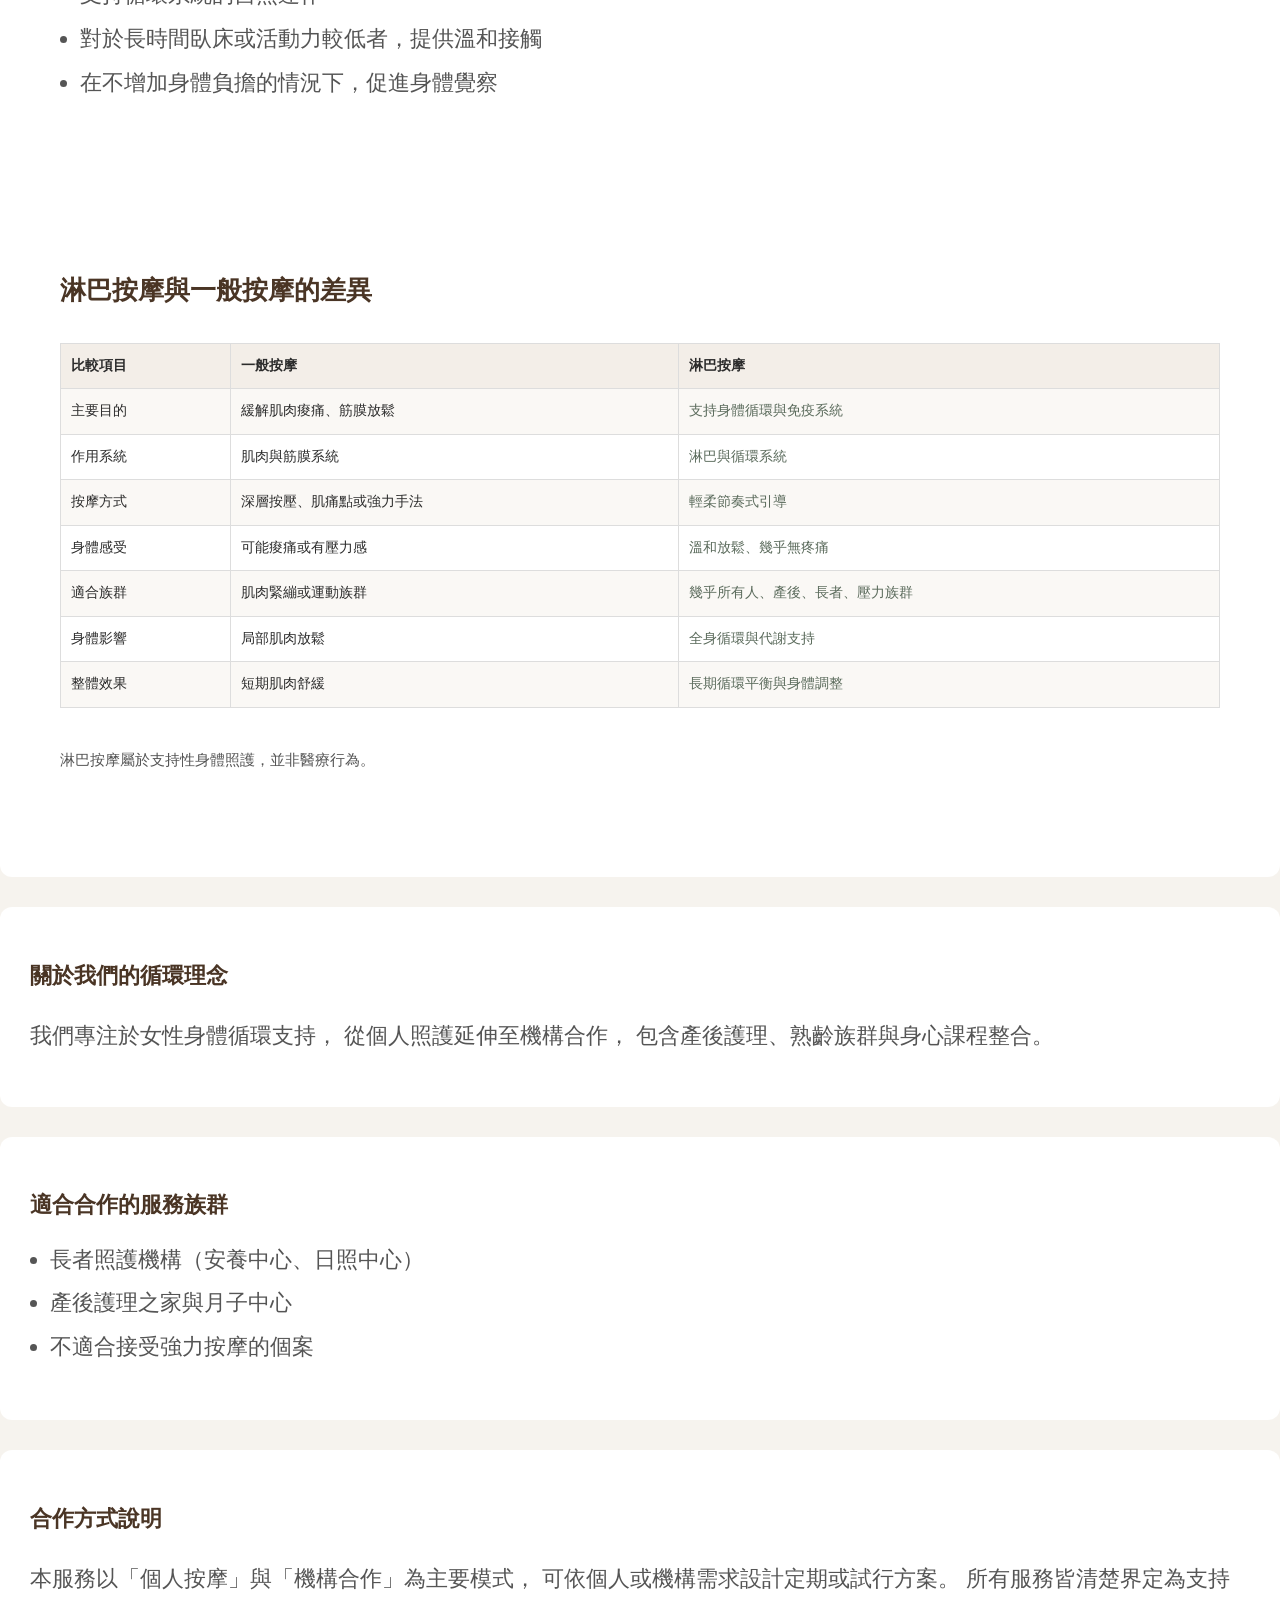
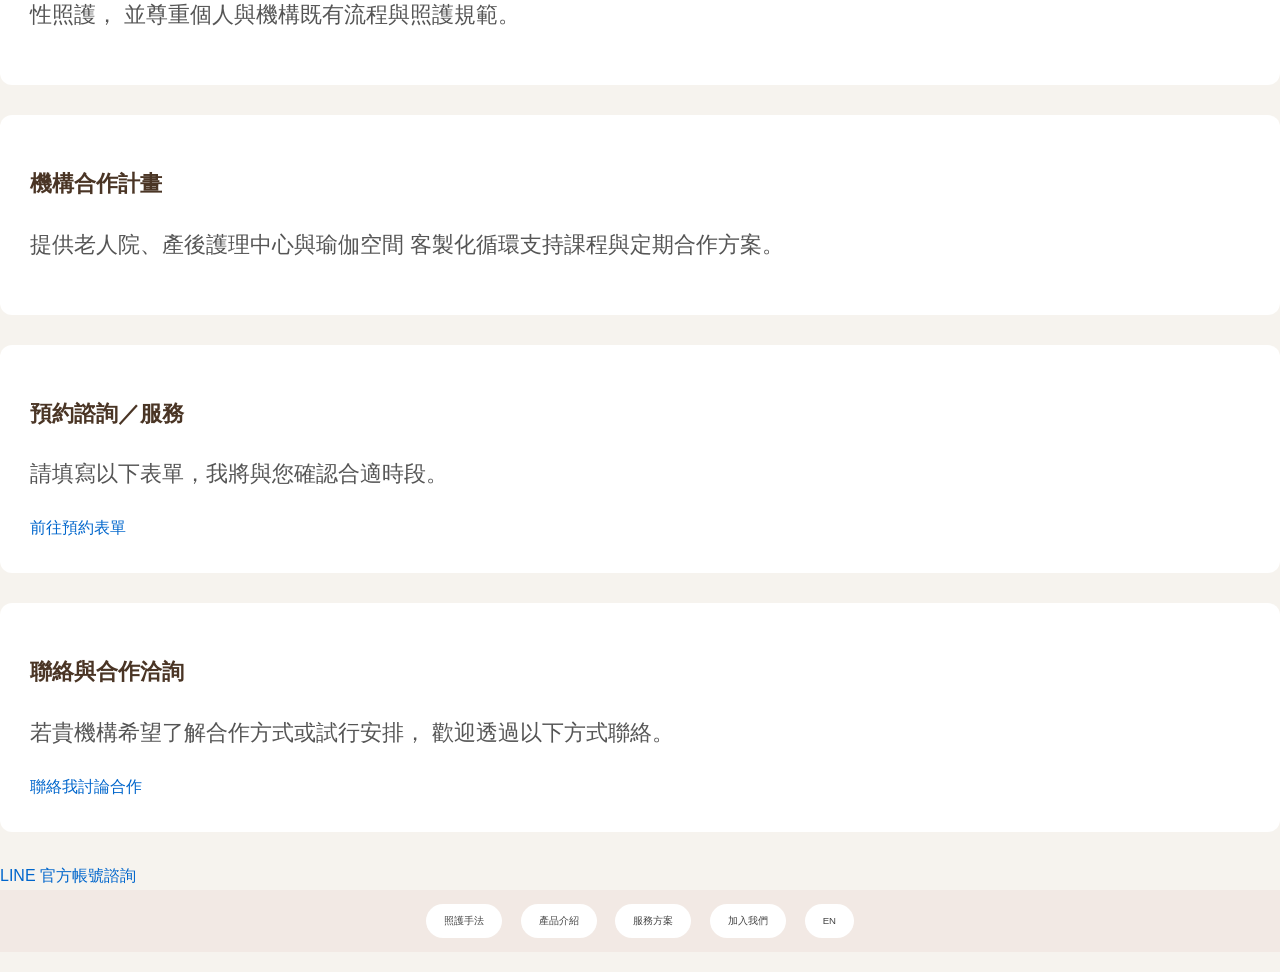
==== commit 199013a5: "Add files via upload" ====
--- a/index.html
+++ b/index.html
@@ -28,6 +28,10 @@
   <img src="images.jpg" alt="溫和的淋巴排水照護" class="hero">
   <h1>淋巴按摩支持性照護</h1>
   <p>為長者/產後/保持健康的族群們而設計的溫和身體照護方式</p>
+
+     <a href="booking.html" class="booking-btn">立即線上預約</a>
+</header>
+
 </header>
 
 <a href="method.html">了解照護手法與使用產品</a>
--- a/style.css
+++ b/style.css
@@ -286,4 +286,40 @@
 .comparison-table td:nth-child(3){
 font-weight:500;
 color:#5b6b5c;
-}+}
+
+/* === 預約頁面表單外框美化 === */
+.booking-section {
+    background-color: #FFFFFF;
+    padding: 20px;
+    border-radius: 12px;
+    box-shadow: 0 4px 6px rgba(0,0,0,0.05); /* 淡淡的高級感陰影 */
+    display: flex;
+    justify-content: center;
+}
+
+.booking-section iframe {
+    max-width: 640px; /* 限制表單最大寬度，在平板上才不會被拉得太肥 */
+    width: 100%;
+    border: none;
+}
+
+/* === 導向預約頁面的質感咖啡色按鈕 === */
+.booking-btn {
+    display: inline-block;
+    background-color: #4A3525; /* 統一使用你的優雅深咖啡色 */
+    color: #FFFFFF !important;
+    padding: 12px 35px;
+    font-size: 1.1rem;
+    font-weight: bold;
+    text-decoration: none;
+    border-radius: 25px;       /* 圓角按鈕 */
+    margin-top: 25px;
+    margin-bottom: 10px;
+    transition: background-color 0.3s ease;
+    box-shadow: 0 4px 10px rgba(74, 53, 37, 0.2);
+}
+
+.booking-btn:hover {
+    background-color: #5C4033; /* 滑鼠滑過時變淺一點點 */
+}
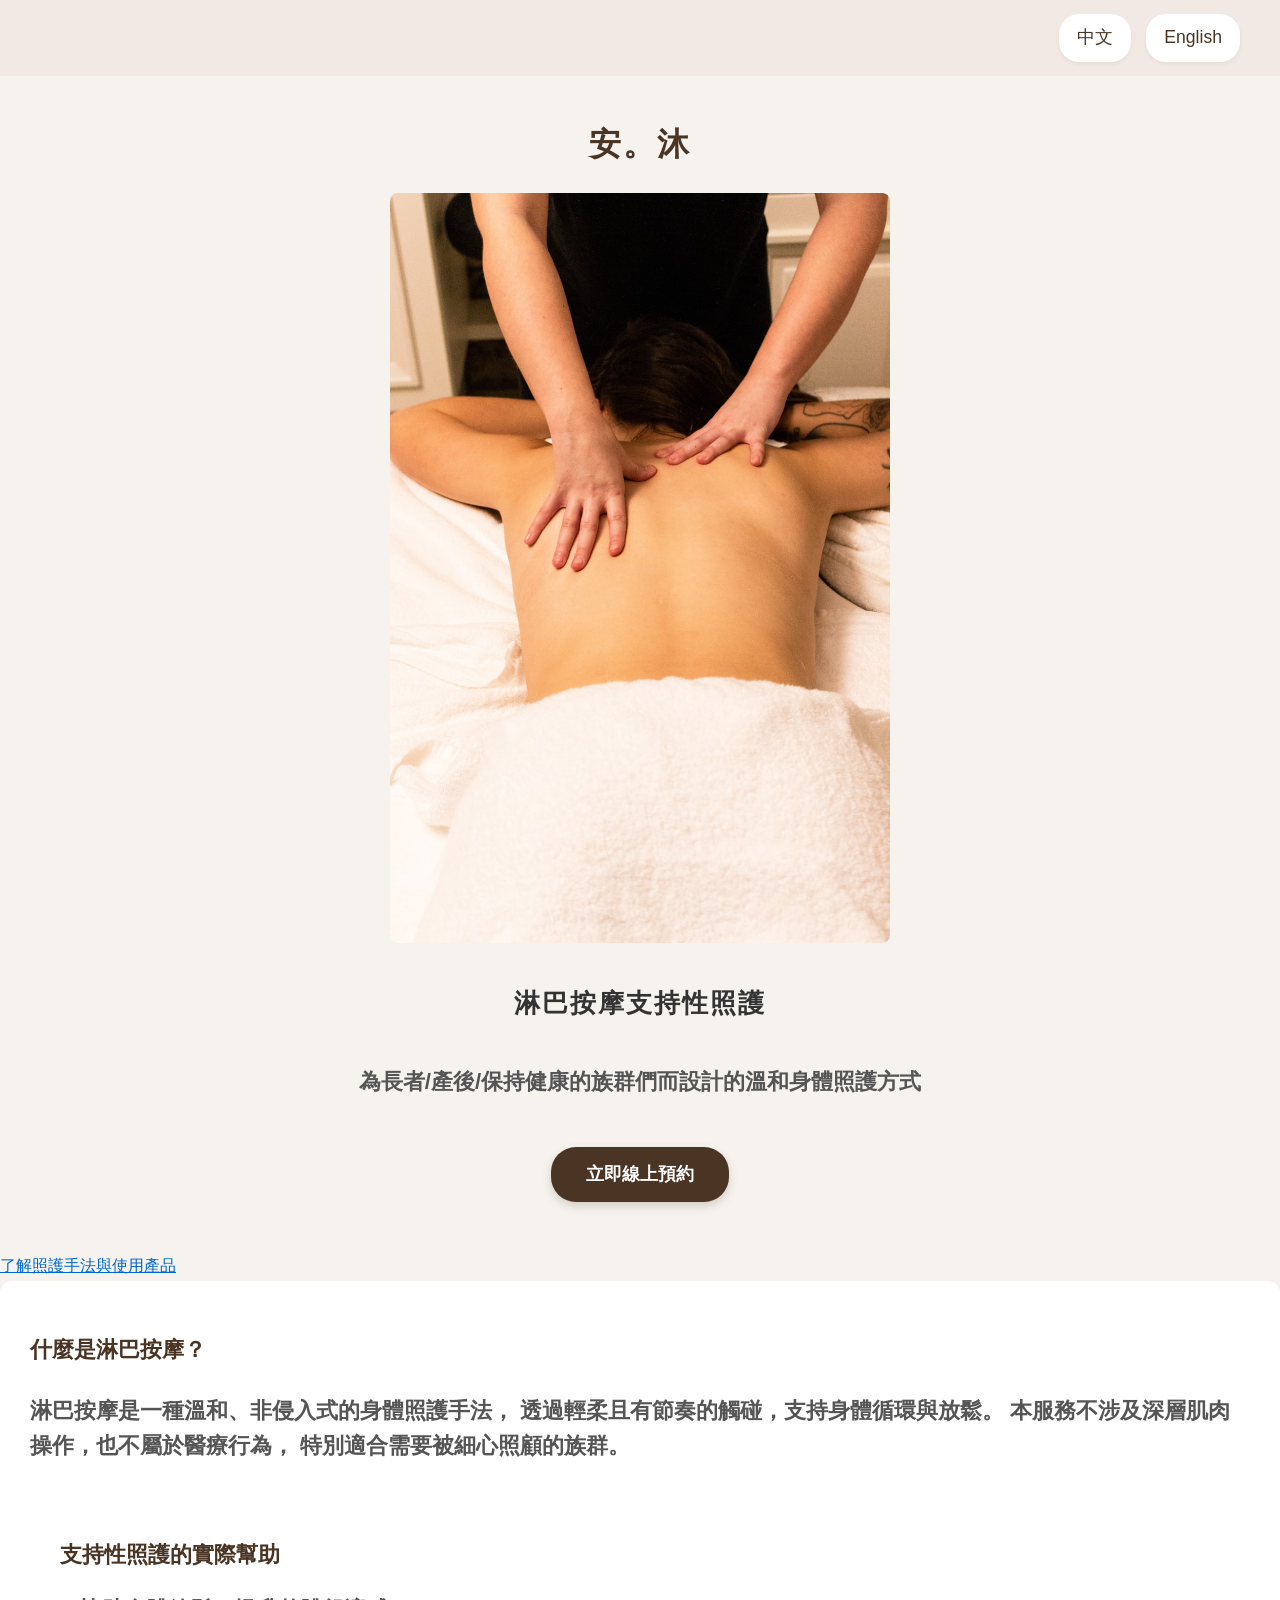
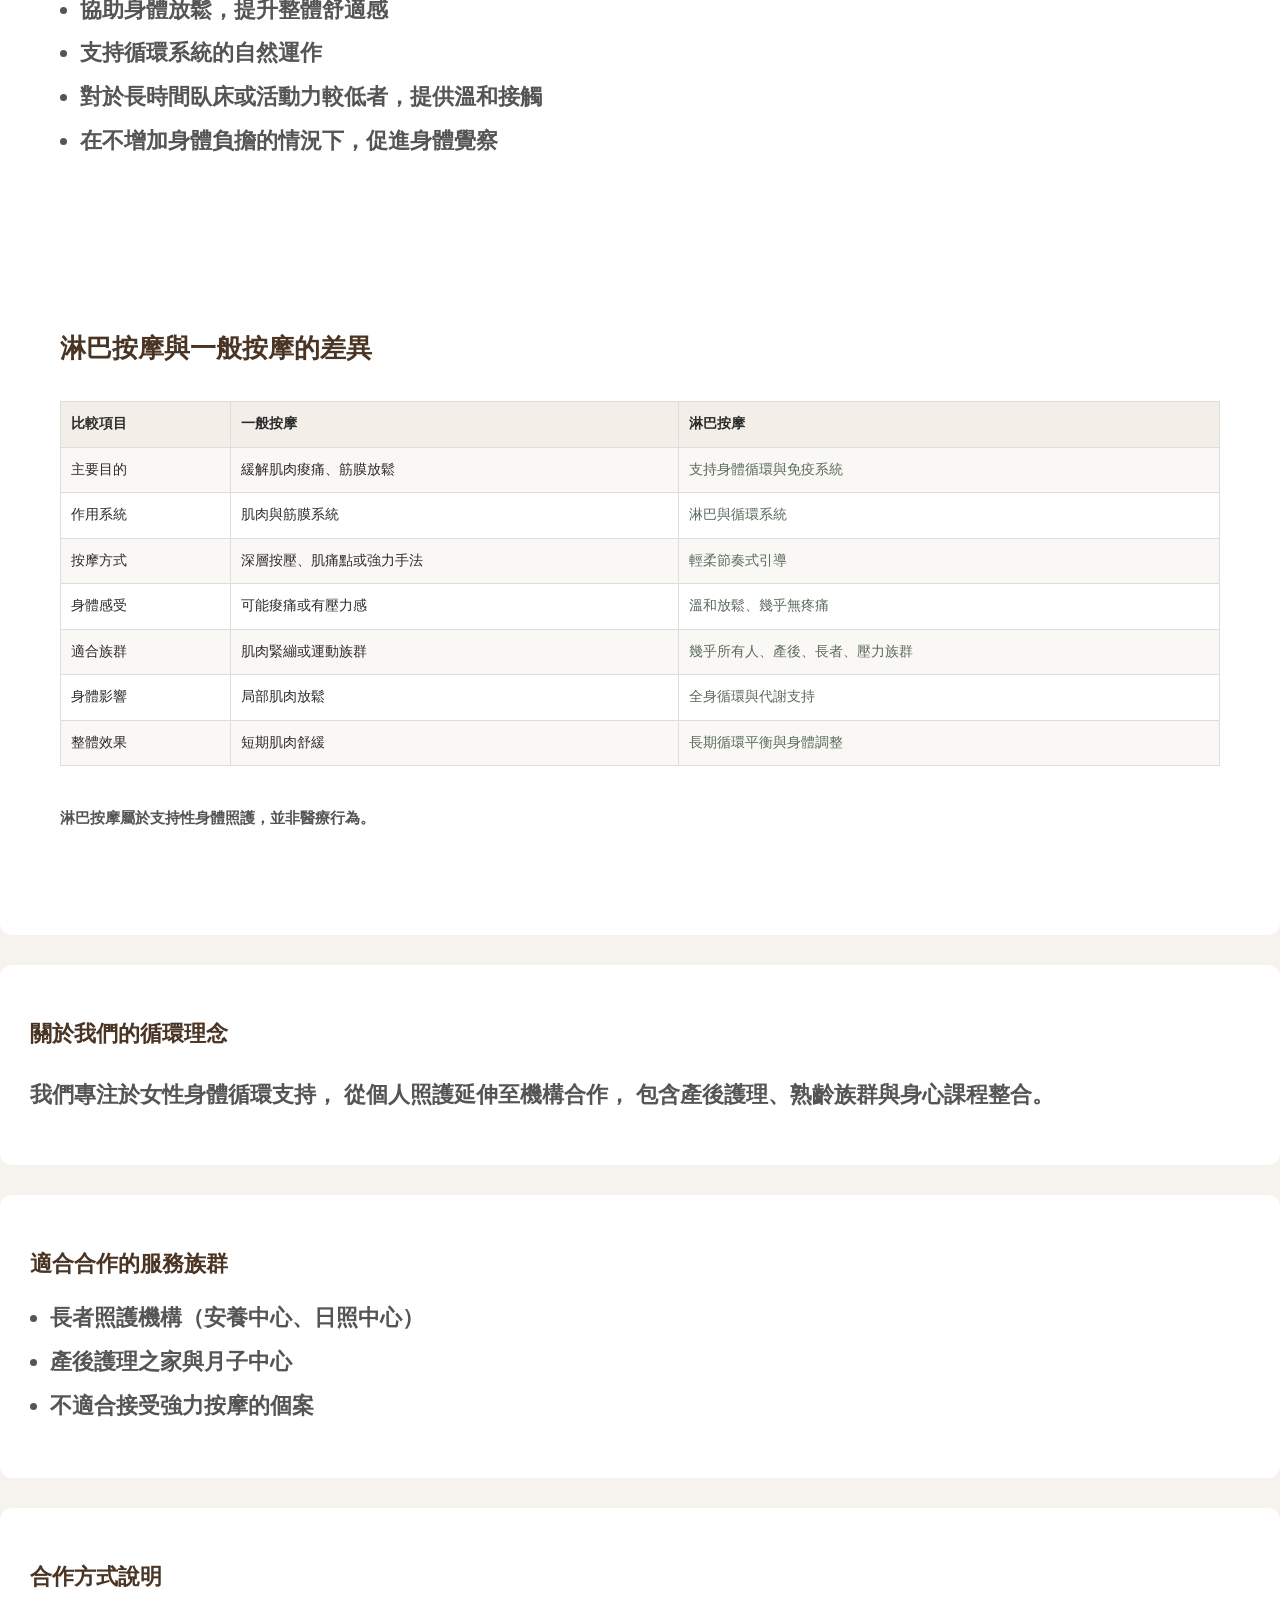
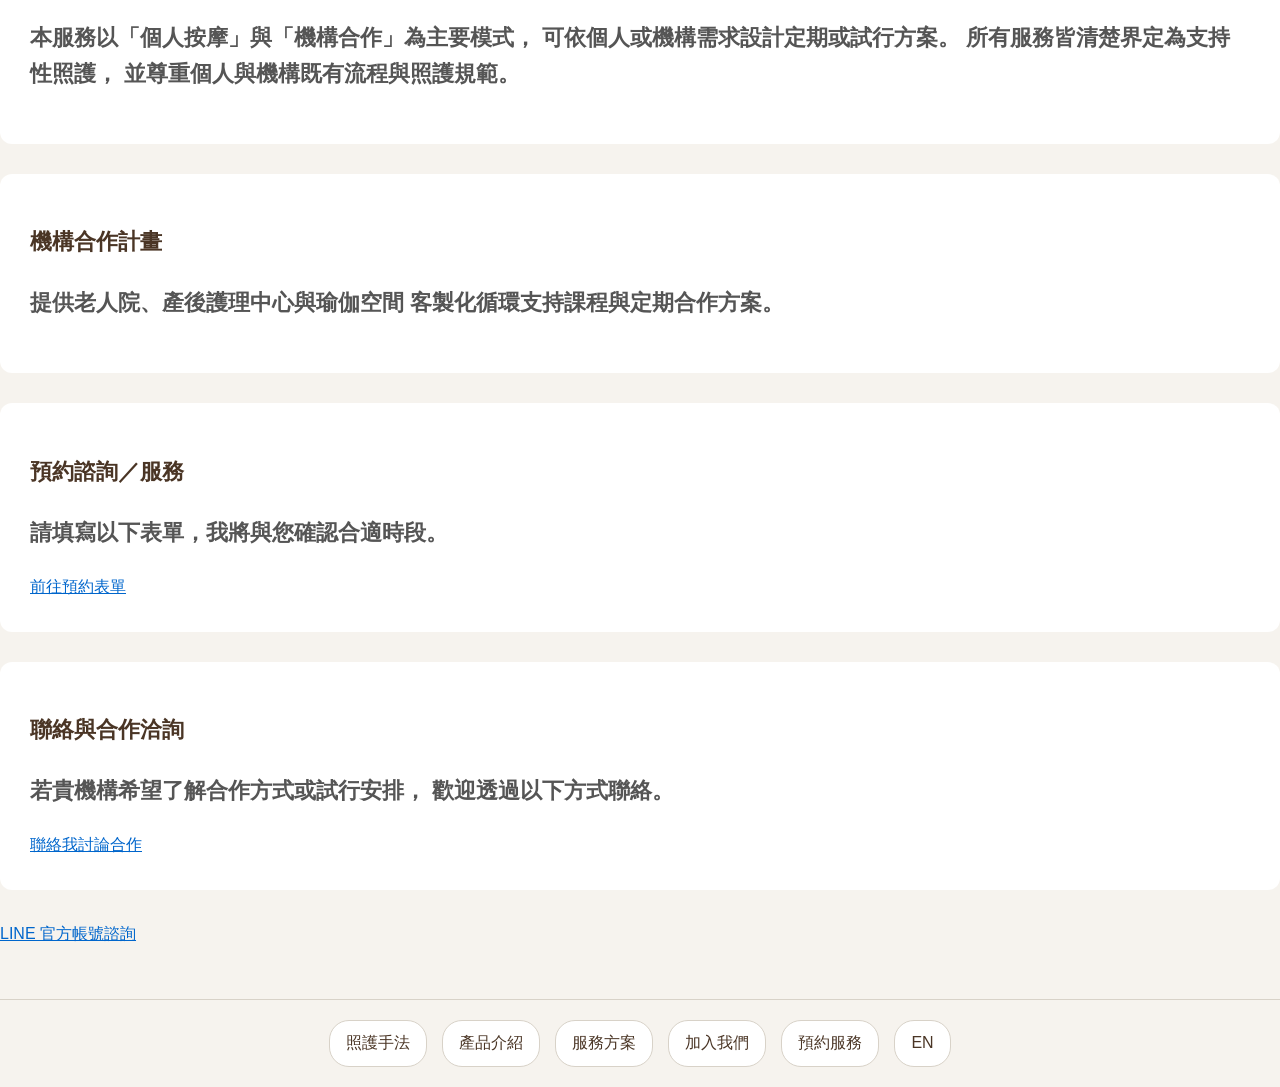
==== commit 953136b1: "Add files via upload" ====
--- a/index.html
+++ b/index.html
@@ -2,8 +2,8 @@
 <html lang="zh-Hant">
 <head>
 
-<nav>
-  <a href="index.html">中文</a> | 
+<nav class="nav">
+  <a href="index.html">中文</a> 
   <a href="index-en.html">English</a>
 </nav>
   
@@ -177,13 +177,14 @@
   LINE 官方帳號諮詢
 </a>
 
-<nav class="nav">
+<nav class="footer-nav">
   <a href="index.html" class="active>首頁</a>
   <a href="method.html">照護手法</a>
   <a href="products.html">產品介紹</a>
   <a href="price.html" >服務方案</a>
   <a href="career.html">加入我們</a>
-  <a href="#">EN</a>
+  <a href="booking.html">預約服務</a>
+  <a href="index-en.html">EN</a>
 </nav>
 
 
--- a/style.css
+++ b/style.css
@@ -61,10 +61,20 @@
 
 p, li {
   font-size: 1.4rem;
-  front-weight: 600;
+  font-weight: 600;
   color: #555555;
   line-height: 1.6;
 }
+/* 讓「了解照護手法與使用產品」等引導連結變大 */
+header a, .content a:not(.booking-btn):not(.footer-link) {
+    font-size: 1.2rem;       /* 放大字體 */
+    color: #0066cc;          /* 保留原本的藍色 */
+    text-decoration: underline;
+    display: inline-block;
+    margin-top: 15px;
+}
+
+
 ul{
    padding-left:20px;
    margin-bottom:25px;
@@ -80,7 +90,13 @@
 
 a {
   color: #0066cc;
-  text-decoration: none;
+  text-decoration: underline;
+}
+.content a:not(.booking-btn):not(.footer-link){ 
+ font-size: 1.3rem;
+  display: block;
+  text-align:center;
+  margin: 20px auto;
 }
 .hero {
   width: 100%;
@@ -153,52 +169,33 @@
   line-height: 1.8;   /* 行距 */
 }
 .nav {
-  text-align: center;
-  padding: 20px 0;
-}
-
-.nav a {
-  margin: 0 10px;
-  text-decoration: none;
-  color: #444;
-  font-weight: 500;
-}
-
-.nav a:hover {
-  text-decoration: underline;
-}
-.nav {
-  background-color: #f2e9e4;   /* 溫暖米杏色 */
-  padding: 14px 0;
-  text-align: center;
+  display:flex;
+  justify-content:flex-end;
+  padding: 14px 40px;
+  background-color: #f2e9e4;
+  box-sizing: border-box;
+  margin-bottom: 20px;
 }
 
 .nav a {
   display: inline-block;
-  padding: 8px 18px;
+  font-size: 1.1rem;
+  color: #4A3525;
+  text-decoration: none;
+  font-weight: 500;
+  padding: 8px 18px
   margin: 0 8px;
-  background-color: #ffffff;
-  border-radius: 20px;
-  text-decoration: none;
-  color: #444;
-  font-weight: 500;
+  background-color:#ffffff
+  border-radius :20px;
+  transition: all 0.3 ease;
 }
 
 .nav a:hover {
-  background-color: #e7dcd4;
-}
-
-.nav a.active {
   background-color: #dcc8bb;
-  font-weight: 600;
-}
-
-nav {
-  text-align: right;
-  margin-bottom: 20px;
-  font-size: 0.6em;
-}
-
+  gont-weight:600;
+  color: #4A3525
+}
+.
 .pricing-grid {
   flex: 0 1 250px;
   border:1px solid #d8d2c8
@@ -323,3 +320,52 @@
 .booking-btn:hover {
     background-color: #5C4033; /* 滑鼠滑過時變淺一點點 */
 }
+
+/* === 底部選單樣式美化 === */
+.footer-nav {
+    display: flex;
+    justify-content: center;   /* 讓底部選單在畫面正中間 */
+    flex-wrap: wrap;           /* 手機版空間不夠時自動換行 */
+    gap: 15px;                 /* 按鈕之間的間距 */
+    margin-top: 50px;
+    padding: 20px 0;
+    border-top: 1px solid #d8d2c8; /* 加上一條精緻的頂部分隔線 */
+}
+
+.footer-nav a {
+    display: inline-block;
+    font-size: 1rem;
+    color: #4A3525;            /* 質感深咖啡色 */
+    text-decoration: none;
+    background-color: #ffffff; /* 白色背景 */
+    padding: 8px 16px;         /* 做出漂亮的按鈕外框 */
+    border-radius: 20px;       /* 圓角造型 */
+    border: 1px solid #d8d2c8; /* 淡淡的邊框 */
+    font-weight: 500;
+    transition: all 0.3s ease;
+}
+
+.footer-nav a:hover {
+    background-color: #4A3525; /* 滑鼠移上去時，按鈕變成深咖啡底 */
+    color: #ffffff;            /* 字體變成白色 */
+}
+
+/* 強制將導覽列連結轉為圓角白色按鈕 */
+.nav a {
+    display: inline-block !important;
+    font-size: 1.1rem !important;
+    color: #4A3525 !important;            /* 質感深咖啡色 */
+    text-decoration: none !important;
+    background-color: #ffffff !important; /* 強制白色背景 */
+    padding: 8px 18px !important;         /* 做出漂亮的上下左右按鈕厚度 */
+    border-radius: 20px !important;       /* 圓角膠囊造型 */
+    margin-left: 15px !important;         /* 兩個按鈕之間的距離 */
+    font-weight: 500 !important;
+    box-shadow: 0 2px 4px rgba(0,0,0,0.05); /* 淡淡的微陰影，看起來更立體 */
+}
+
+/* 滑鼠移上去或點擊時的溫柔變色 */
+.nav a:hover {
+    background-color: #e7dcd4 !important; /* 變成粉柔色 */
+    text-decoration: none !important;
+}
